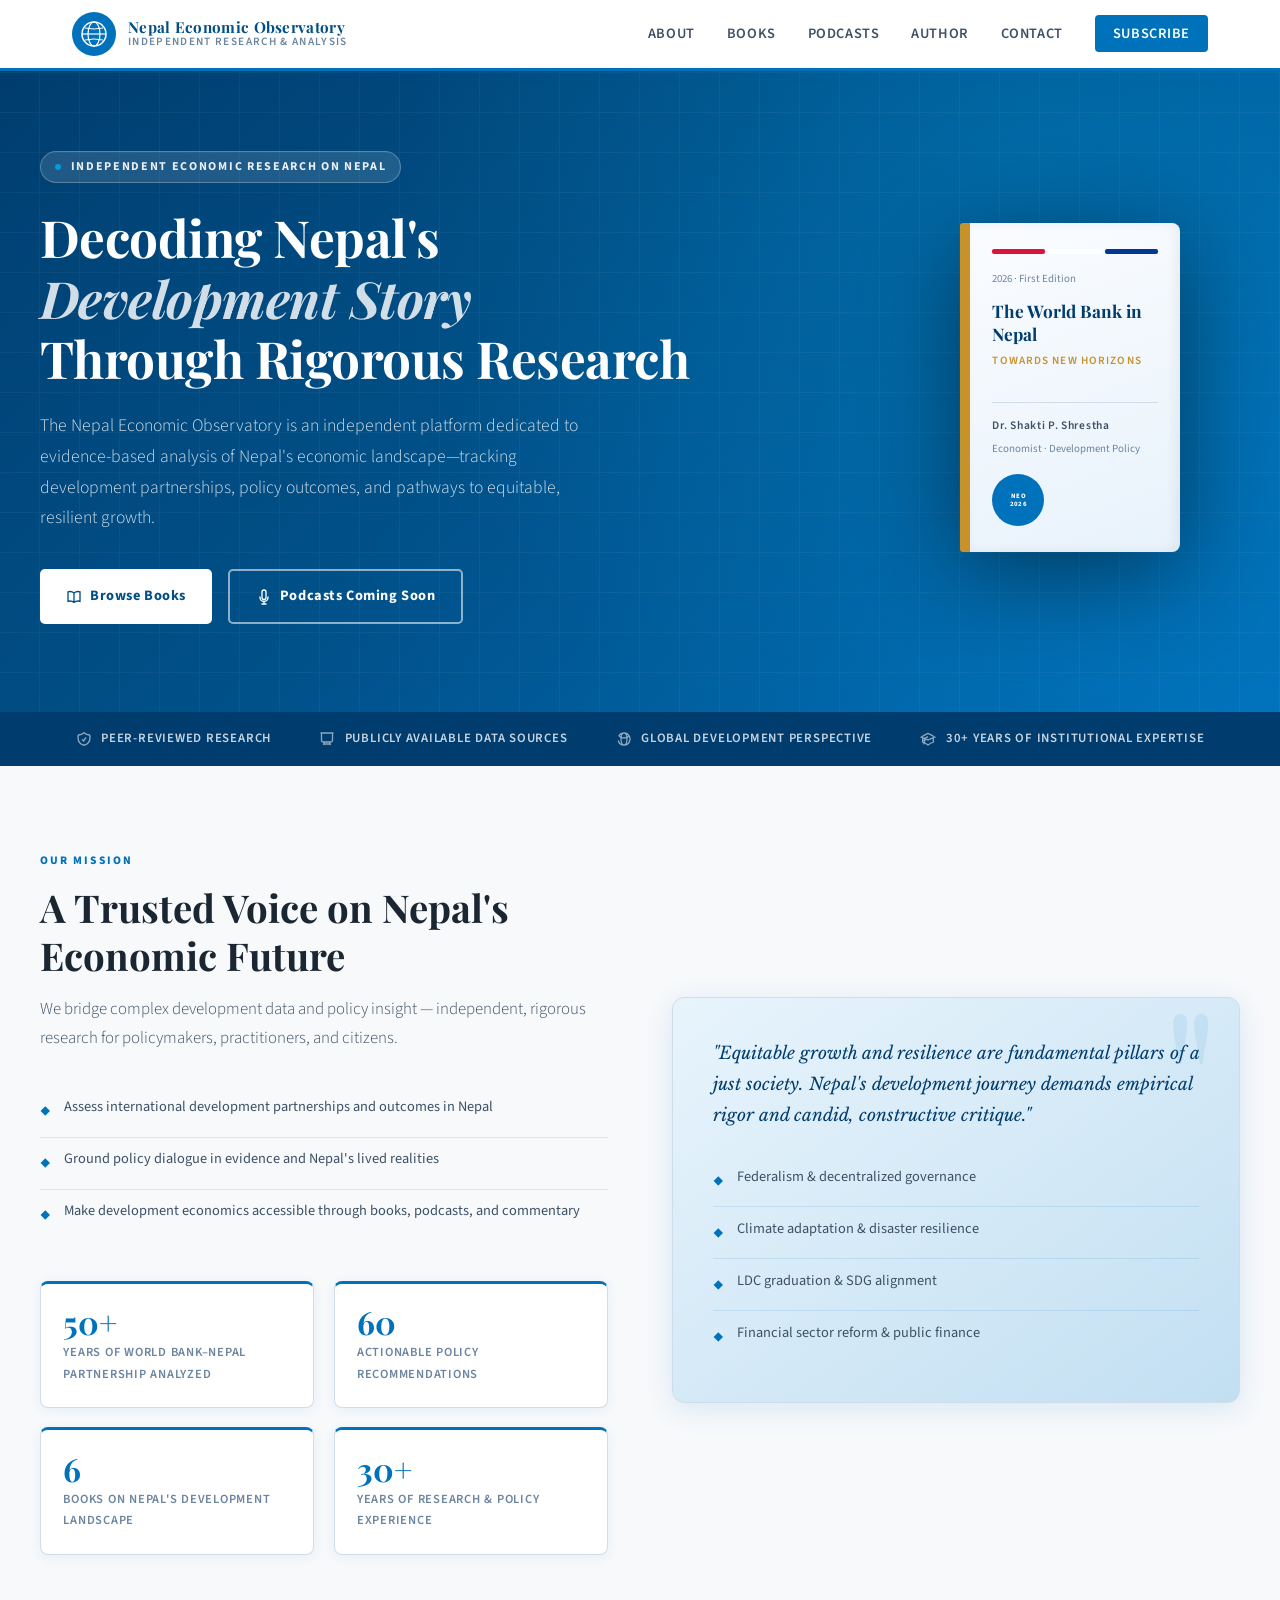
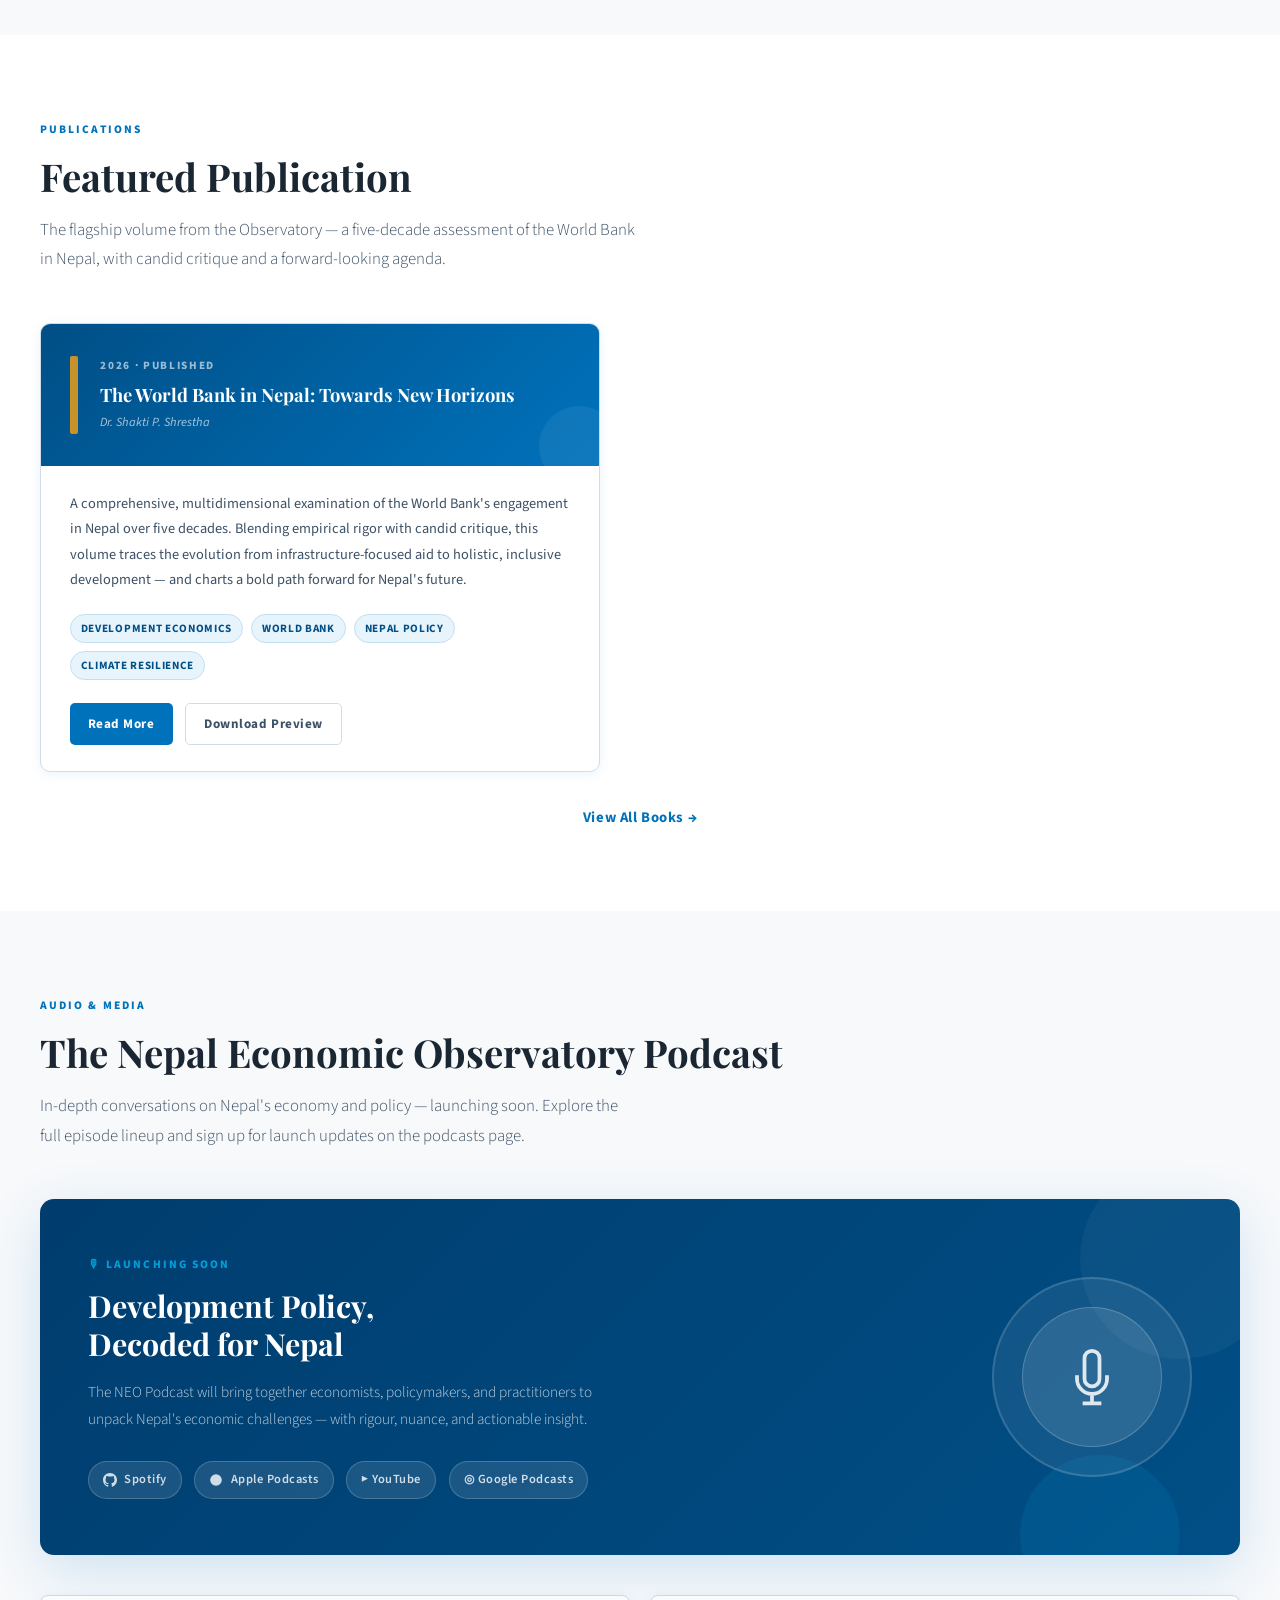
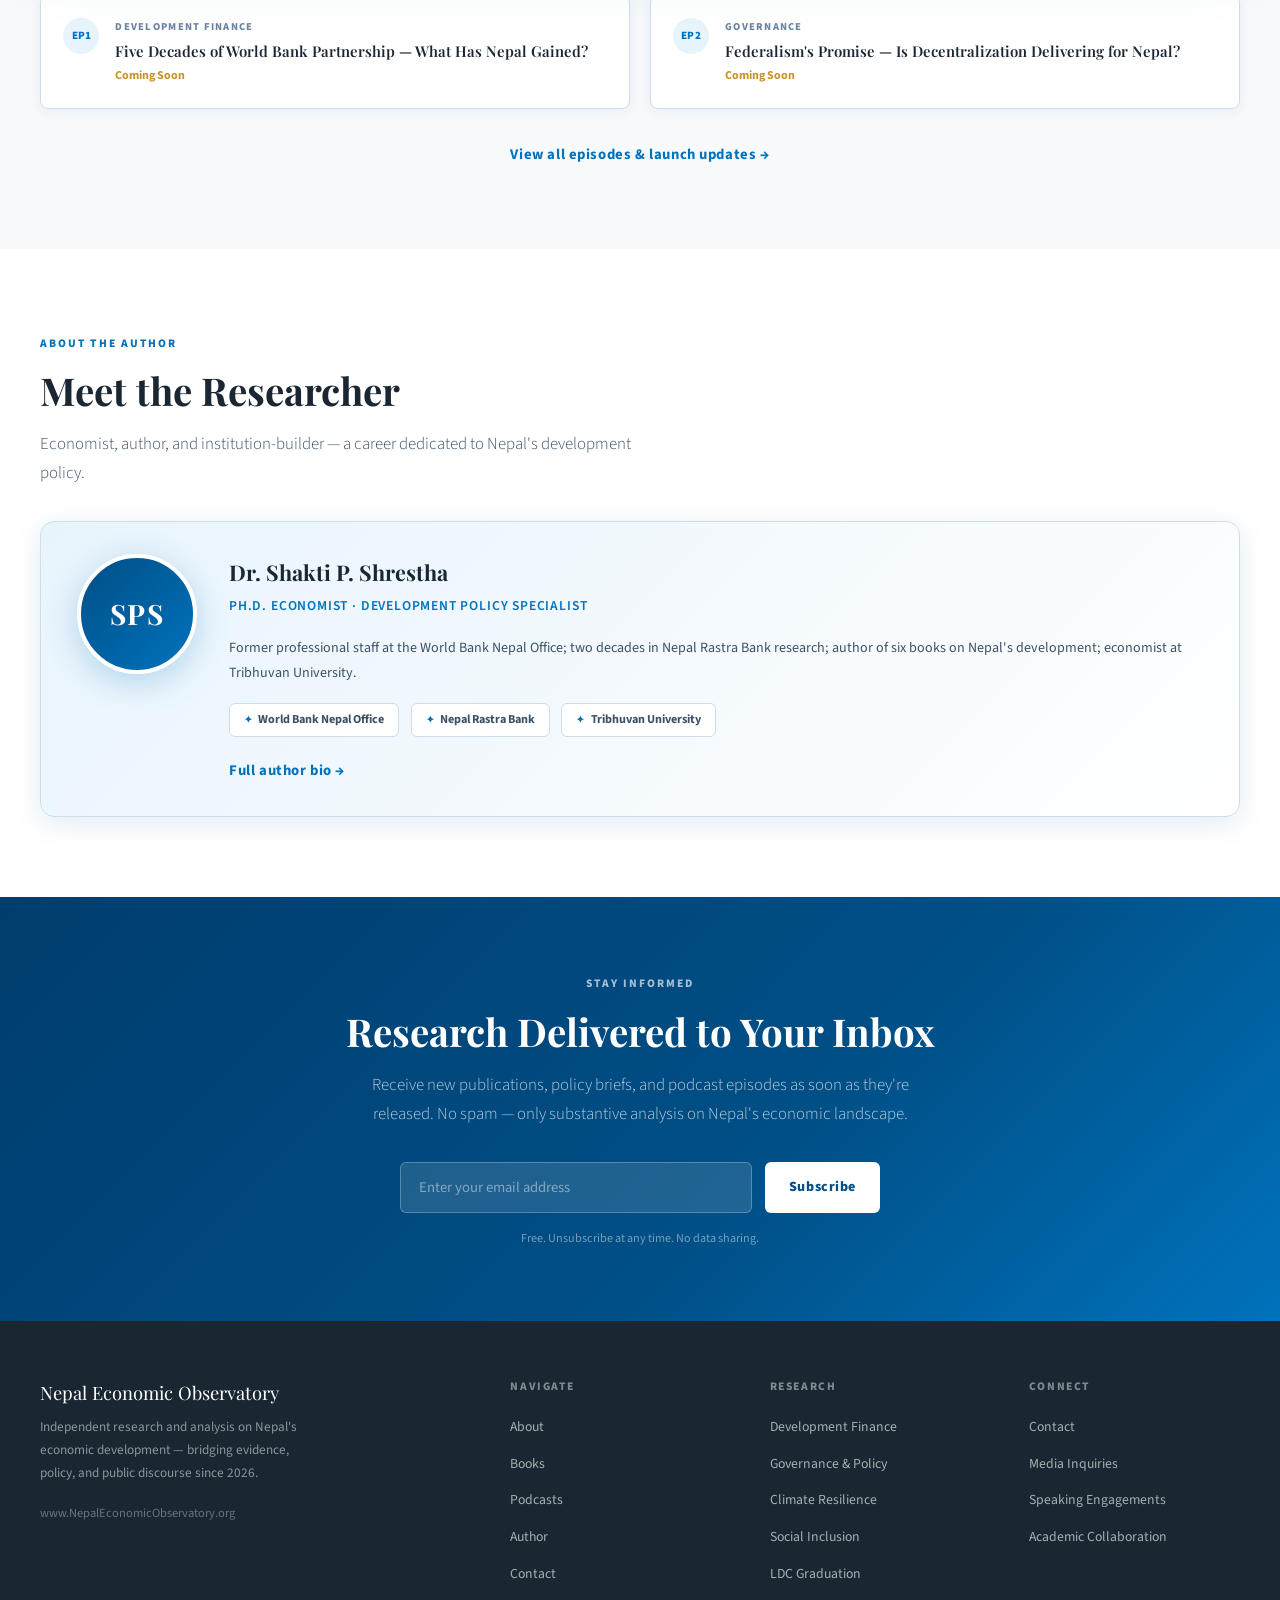
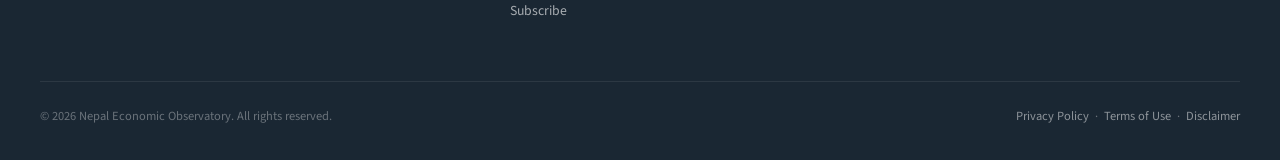
==== index.html @ c391d3d9 "feat: add multi-page site structure and Cursor build prompt - Refactored index.html into full multi-" ====
<!DOCTYPE html>
<html lang="en">
<head>
  <meta charset="UTF-8" />
  <meta name="viewport" content="width=device-width, initial-scale=1.0" />
  <meta name="description" content="The Nepal Economic Observatory is an independent platform for evidence-based analysis of Nepal's economy, development partnerships, and policy pathways." />
  <meta property="og:title" content="Home — Nepal Economic Observatory" />
  <meta property="og:description" content="Independent economic research on Nepal — books, podcasts, and policy insight grounded in evidence." />
  <title>Home — Nepal Economic Observatory</title>
  <link rel="icon" href="data:image/svg+xml,%3Csvg xmlns='http://www.w3.org/2000/svg' viewBox='0 0 32 32'%3E%3Ccircle cx='16' cy='16' r='15' fill='%230072BC'/%3E%3Ccircle cx='16' cy='16' r='11' fill='none' stroke='white' stroke-width='1.4'/%3E%3Cellipse cx='16' cy='16' rx='5' ry='11' fill='none' stroke='white' stroke-width='1.1'/%3E%3Cline x1='3' y1='16' x2='29' y2='16' stroke='white' stroke-width='1.1'/%3E%3C/svg%3E" />
  <link rel="preconnect" href="https://fonts.googleapis.com" />
  <link rel="preconnect" href="https://fonts.gstatic.com" crossorigin />
  <link href="https://fonts.googleapis.com/css2?family=Playfair+Display:wght@400;600;700&family=Source+Sans+3:wght@300;400;600;700&family=Libre+Baskerville:ital,wght@0,400;0,700;1,400&display=swap" rel="stylesheet" />
  <link rel="stylesheet" href="css/styles.css" />
  <script src="js/main.js" defer></script>
</head>
<body>

<nav aria-label="Main navigation">
  <div class="nav-inner">
    <a href="index.html" class="nav-logo">
      <div class="nav-logo-emblem">
        <svg viewBox="0 0 28 28" fill="none" xmlns="http://www.w3.org/2000/svg" aria-hidden="true">
          <circle cx="14" cy="14" r="12" stroke="white" stroke-width="1.5"/>
          <ellipse cx="14" cy="14" rx="6" ry="12" stroke="white" stroke-width="1.2"/>
          <line x1="2" y1="14" x2="26" y2="14" stroke="white" stroke-width="1.2"/>
          <path d="M5 8 Q14 10 23 8" stroke="white" stroke-width="1" fill="none"/>
          <path d="M5 20 Q14 18 23 20" stroke="white" stroke-width="1" fill="none"/>
        </svg>
      </div>
      <div class="nav-logo-text">
        <div class="top">Nepal Economic Observatory</div>
        <div class="sub">Independent Research &amp; Analysis</div>
      </div>
    </a>
    <button type="button" class="nav-toggle" aria-label="Open menu" aria-expanded="false">☰</button>
    <ul class="nav-links">
      <li><a href="about/index.html" data-nav="about">About</a></li>
      <li><a href="books/index.html" data-nav="books">Books</a></li>
      <li><a href="podcasts/index.html" data-nav="podcasts">Podcasts</a></li>
      <li><a href="author/index.html" data-nav="author">Author</a></li>
      <li><a href="contact/index.html" data-nav="contact">Contact</a></li>
      <li><a href="#newsletter" class="nav-cta" data-nav="subscribe">Subscribe</a></li>
    </ul>
  </div>
</nav>

<main>
<section class="hero">
  <div class="hero-pattern"></div>
  <div class="hero-inner">
    <div class="hero-content">
      <div class="hero-eyebrow">
        <span class="dot"></span>
        Independent Economic Research on Nepal
      </div>
      <h1>Decoding Nepal's<br /><em>Development Story</em><br />Through Rigorous Research</h1>
      <p class="hero-desc">
        The Nepal Economic Observatory is an independent platform dedicated to evidence-based
        analysis of Nepal's economic landscape—tracking development partnerships, policy outcomes,
        and pathways to equitable, resilient growth.
      </p>
      <div class="hero-actions">
        <a href="books/index.html" class="btn btn-white">
          <svg width="16" height="16" fill="none" viewBox="0 0 24 24" stroke="currentColor" stroke-width="2" aria-hidden="true"><path d="M12 6.042A8.967 8.967 0 0 0 6 3.75c-1.052 0-2.062.18-3 .512v14.25A8.987 8.987 0 0 1 6 18c2.305 0 4.408.867 6 2.292m0-14.25a8.966 8.966 0 0 1 6-2.292c1.052 0 2.062.18 3 .512v14.25A8.987 8.987 0 0 0 18 18a8.967 8.967 0 0 0-6 2.292m0-14.25v14.25"/></svg>
          Browse Books
        </a>
        <a href="podcasts/index.html" class="btn btn-outline">
          <svg width="16" height="16" fill="none" viewBox="0 0 24 24" stroke="currentColor" stroke-width="2" aria-hidden="true"><path d="M12 18.75a6 6 0 0 0 6-6v-1.5m-6 7.5a6 6 0 0 1-6-6v-1.5m6 7.5v3.75m-3.75 0h7.5M12 15.75a3 3 0 0 1-3-3V4.5a3 3 0 1 1 6 0v8.25a3 3 0 0 1-3 3z"/></svg>
          Podcasts Coming Soon
        </a>
      </div>
    </div>

    <div class="hero-book-wrapper">
      <div class="book-cover">
        <div class="book-cover-inner">
          <div>
            <div class="book-cover-flag">
              <div class="flag-stripe" style="background:#DC143C;"></div>
              <div class="flag-stripe" style="background:#FFFFFF;"></div>
              <div class="flag-stripe" style="background:#003893;"></div>
            </div>
            <div class="book-cover-year">2026 · First Edition</div>
            <div style="height:12px;"></div>
            <div class="book-cover-title">The World Bank in Nepal</div>
            <div class="book-cover-subtitle">Towards New Horizons</div>
          </div>
          <div>
            <div class="book-cover-divider"></div>
            <div class="book-cover-author">Dr. Shakti P. Shrestha</div>
            <div class="book-cover-year">Economist · Development Policy</div>
            <div style="height:16px;"></div>
            <div class="book-cover-seal">
              <span>NEO<br/>2026</span>
            </div>
          </div>
        </div>
      </div>
    </div>
  </div>
</section>

<div class="trust-bar">
  <div class="trust-bar-inner">
    <div class="trust-item">
      <svg width="16" height="16" fill="none" viewBox="0 0 24 24" stroke="currentColor" stroke-width="2" aria-hidden="true"><path d="M9 12.75 11.25 15 15 9.75m-3-7.036A11.959 11.959 0 0 1 3.598 6 11.99 11.99 0 0 0 3 9.749c0 5.592 3.824 10.29 9 11.623 5.176-1.332 9-6.03 9-11.622 0-1.31-.21-2.571-.598-3.751h-.152c-3.196 0-6.1-1.248-8.25-3.285Z"/></svg>
      Peer-Reviewed Research
    </div>
    <div class="trust-item">
      <svg width="16" height="16" fill="none" viewBox="0 0 24 24" stroke="currentColor" stroke-width="2" aria-hidden="true"><path d="M3.75 3v11.25A2.25 2.25 0 0 0 6 16.5h2.25M3.75 3h-1.5m1.5 0h16.5m0 0h1.5m-1.5 0v11.25A2.25 2.25 0 0 1 18 16.5h-2.25m-7.5 0h7.5m-7.5 0-1 3m8.5-3 1 3m0 0 .5 1.5m-.5-1.5h-9.5m0 0-.5 1.5"/></svg>
      Publicly Available Data Sources
    </div>
    <div class="trust-item">
      <svg width="16" height="16" fill="none" viewBox="0 0 24 24" stroke="currentColor" stroke-width="2" aria-hidden="true"><path d="M12 21a9.004 9.004 0 0 0 8.716-6.747M12 21a9.004 9.004 0 0 1-8.716-6.747M12 21c2.485 0 4.5-4.03 4.5-9S14.485 3 12 3m0 18c-2.485 0-4.5-4.03-4.5-9S9.515 3 12 3m0 0a8.997 8.997 0 0 1 7.843 4.582M12 3a8.997 8.997 0 0 0-7.843 4.582m15.686 0A11.953 11.953 0 0 1 12 10.5c-2.998 0-5.74-1.1-7.843-2.918m15.686 0A8.959 8.959 0 0 1 21 12c0 .778-.099 1.533-.284 2.253"/></svg>
      Global Development Perspective
    </div>
    <div class="trust-item">
      <svg width="16" height="16" fill="none" viewBox="0 0 24 24" stroke="currentColor" stroke-width="2" aria-hidden="true"><path d="M4.26 10.147a60.438 60.438 0 0 0-.491 6.347A48.62 48.62 0 0 1 12 20.904a48.62 48.62 0 0 1 8.232-4.41 60.46 60.46 0 0 0-.491-6.347m-15.482 0a50.636 50.636 0 0 0-2.658-.813A59.906 59.906 0 0 1 12 3.493a59.903 59.903 0 0 1 10.399 5.84c-.896.248-1.783.52-2.658.814m-15.482 0A50.717 50.717 0 0 1 12 13.489a50.702 50.702 0 0 1 7.74-3.342M6.75 15a.75.75 0 1 0 0-1.5.75.75 0 0 0 0 1.5Zm0 0v-3.675A55.378 55.378 0 0 1 12 8.443m-7.007 11.55A5.981 5.981 0 0 0 6.75 15.75v-1.5"/></svg>
      30+ Years of Institutional Expertise
    </div>
  </div>
</div>

<section class="about-section" id="about">
  <div class="section-inner">
    <div class="about-grid">
      <div>
        <span class="section-label">Our Mission</span>
        <h2 class="section-title">A Trusted Voice on Nepal's Economic Future</h2>
        <p class="section-subtitle" style="margin-bottom:2rem;">
          We bridge complex development data and policy insight — independent, rigorous research for policymakers, practitioners, and citizens.
        </p>
        <ul class="about-mission-list">
          <li><span class="check">◆</span> Assess international development partnerships and outcomes in Nepal</li>
          <li><span class="check">◆</span> Ground policy dialogue in evidence and Nepal's lived realities</li>
          <li><span class="check">◆</span> Make development economics accessible through books, podcasts, and commentary</li>
        </ul>
        <div class="about-stats">
          <div class="stat-card">
            <div class="stat-number">50+</div>
            <div class="stat-label">Years of World Bank–Nepal Partnership Analyzed</div>
          </div>
          <div class="stat-card">
            <div class="stat-number">60</div>
            <div class="stat-label">Actionable Policy Recommendations</div>
          </div>
          <div class="stat-card">
            <div class="stat-number">6</div>
            <div class="stat-label">Books on Nepal's Development Landscape</div>
          </div>
          <div class="stat-card">
            <div class="stat-number">30+</div>
            <div class="stat-label">Years of Research &amp; Policy Experience</div>
          </div>
        </div>
      </div>
      <div class="about-visual">
        <p class="about-quote">
          "Equitable growth and resilience are fundamental pillars of a just society. Nepal's development journey demands empirical rigor and candid, constructive critique."
        </p>
        <ul class="about-mission-list">
          <li><span class="check">◆</span> Federalism &amp; decentralized governance</li>
          <li><span class="check">◆</span> Climate adaptation &amp; disaster resilience</li>
          <li><span class="check">◆</span> LDC graduation &amp; SDG alignment</li>
          <li><span class="check">◆</span> Financial sector reform &amp; public finance</li>
        </ul>
      </div>
    </div>
  </div>
</section>

<section class="books-section" id="books">
  <div class="section-inner">
    <span class="section-label">Publications</span>
    <h2 class="section-title">Featured Publication</h2>
    <p class="section-subtitle">
      The flagship volume from the Observatory — a five-decade assessment of the World Bank in Nepal, with candid critique and a forward-looking agenda.
    </p>

    <div class="books-grid books-grid--single">
      <article class="book-card">
        <div class="book-card-header">
          <div class="book-card-spine"></div>
          <div class="book-card-title-area">
            <div class="book-card-year">2026 · Published</div>
            <h3 class="book-card-title">The World Bank in Nepal: Towards New Horizons</h3>
            <div class="book-card-subtitle-text">Dr. Shakti P. Shrestha</div>
          </div>
        </div>
        <div class="book-card-body">
          <p class="book-card-desc">
            A comprehensive, multidimensional examination of the World Bank's engagement
            in Nepal over five decades. Blending empirical rigor with candid critique,
            this volume traces the evolution from infrastructure-focused aid to holistic,
            inclusive development — and charts a bold path forward for Nepal's future.
          </p>
          <div class="book-card-tags">
            <span class="tag">Development Economics</span>
            <span class="tag">World Bank</span>
            <span class="tag">Nepal Policy</span>
            <span class="tag">Climate Resilience</span>
          </div>
          <div class="book-card-actions">
            <a href="books/world-bank-in-nepal.html" class="btn btn-primary btn-sm">Read More</a>
            <a href="#" class="btn btn-sm btn-outline-dark">Download Preview</a>
          </div>
        </div>
      </article>
    </div>
    <div class="section-cta-row">
      <a class="text-link-arrow" href="books/index.html">View All Books →</a>
    </div>
  </div>
</section>

<section class="podcast-section" id="podcasts">
  <div class="section-inner">
    <span class="section-label">Audio &amp; Media</span>
    <h2 class="section-title">The Nepal Economic Observatory Podcast</h2>
    <p class="section-subtitle">
      In-depth conversations on Nepal's economy and policy — launching soon. Explore the full episode lineup and sign up for launch updates on the podcasts page.
    </p>

    <div class="podcast-coming-banner">
      <div>
        <div class="podcast-label">🎙 Launching Soon</div>
        <h3 class="podcast-banner-title">Development Policy,<br />Decoded for Nepal</h3>
        <p class="podcast-banner-desc">
          The NEO Podcast will bring together economists, policymakers, and practitioners to unpack Nepal's economic challenges — with rigour, nuance, and actionable insight.
        </p>
        <div class="podcast-platforms">
          <span class="platform-badge">
            <svg width="14" height="14" fill="currentColor" viewBox="0 0 24 24" aria-hidden="true"><path d="M12 0C5.374 0 0 5.373 0 12c0 5.303 3.438 9.8 8.207 11.387.599.111.793-.261.793-.577v-2.234c-3.338.726-4.033-1.416-4.033-1.416-.546-1.387-1.333-1.756-1.333-1.756-1.089-.745.083-.729.083-.729 1.205.084 1.839 1.237 1.839 1.237 1.07 1.834 2.807 1.304 3.492.997.107-.775.418-1.305.762-1.604-2.665-.305-5.467-1.334-5.467-5.931 0-1.311.469-2.381 1.236-3.221-.124-.303-.535-1.524.117-3.176 0 0 1.008-.322 3.301 1.23A11.509 11.509 0 0 1 12 5.803c1.02.005 2.047.138 3.006.404 2.291-1.552 3.297-1.23 3.297-1.23.653 1.653.242 2.874.118 3.176.77.84 1.235 1.911 1.235 3.221 0 4.609-2.807 5.624-5.479 5.921.43.372.823 1.102.823 2.222v3.293c0 .319.192.694.801.576C20.566 21.797 24 17.3 24 12c0-6.627-5.373-12-12-12z"/></svg>
            Spotify
          </span>
          <span class="platform-badge">
            <svg width="14" height="14" fill="currentColor" viewBox="0 0 24 24" aria-hidden="true"><circle cx="12" cy="12" r="10"/></svg>
            Apple Podcasts
          </span>
          <span class="platform-badge">▶ YouTube</span>
          <span class="platform-badge">◎ Google Podcasts</span>
        </div>
      </div>
      <div class="podcast-visual">
        <div class="podcast-visual-inner">
          <svg viewBox="0 0 24 24" fill="none" stroke="currentColor" stroke-width="1.5" aria-hidden="true">
            <path d="M12 18.75a6 6 0 0 0 6-6v-1.5m-6 7.5a6 6 0 0 1-6-6v-1.5m6 7.5v3.75m-3.75 0h7.5M12 15.75a3 3 0 0 1-3-3V4.5a3 3 0 1 1 6 0v8.25a3 3 0 0 1-3 3z"/>
          </svg>
        </div>
      </div>
    </div>

    <div class="episode-list">
      <div class="episode-card">
        <div class="episode-num">EP1</div>
        <div class="episode-info">
          <div class="episode-tag">Development Finance</div>
          <div class="episode-title">Five Decades of World Bank Partnership — What Has Nepal Gained?</div>
          <div class="episode-coming">Coming Soon</div>
        </div>
      </div>
      <div class="episode-card">
        <div class="episode-num">EP2</div>
        <div class="episode-info">
          <div class="episode-tag">Governance</div>
          <div class="episode-title">Federalism's Promise — Is Decentralization Delivering for Nepal?</div>
          <div class="episode-coming">Coming Soon</div>
        </div>
      </div>
    </div>
    <div class="section-cta-row">
      <a class="text-link-arrow" href="podcasts/index.html">View all episodes &amp; launch updates →</a>
    </div>
  </div>
</section>

<section class="author-section" id="author">
  <div class="section-inner">
    <span class="section-label">About the Author</span>
    <h2 class="section-title">Meet the Researcher</h2>
    <p class="section-subtitle" style="margin-bottom:2rem;">Economist, author, and institution-builder — a career dedicated to Nepal's development policy.</p>

    <div class="author-card author-card--compact">
      <div>
        <div class="author-avatar">
          <span class="author-avatar-initials">SPS</span>
        </div>
      </div>
      <div>
        <div class="author-name">Dr. Shakti P. Shrestha</div>
        <div class="author-title-line">Ph.D. Economist · Development Policy Specialist</div>
        <p class="author-bio">
          Former professional staff at the World Bank Nepal Office; two decades in Nepal Rastra Bank research; author of six books on Nepal's development; economist at Tribhuvan University.
        </p>
        <div class="author-credentials">
          <span class="credential">World Bank Nepal Office</span>
          <span class="credential">Nepal Rastra Bank</span>
          <span class="credential">Tribhuvan University</span>
        </div>
        <p style="margin-top:1.25rem;">
          <a class="text-link-arrow" href="author/index.html">Full author bio →</a>
        </p>
      </div>
    </div>
  </div>
</section>

<section class="newsletter-section" id="newsletter">
  <div class="newsletter-inner">
    <span class="section-label">Stay Informed</span>
    <h2 class="section-title">Research Delivered to Your Inbox</h2>
    <p class="section-subtitle">
      Receive new publications, policy briefs, and podcast episodes as soon as they're released.
      No spam — only substantive analysis on Nepal's economic landscape.
    </p>
    <form class="newsletter-form" action="#" method="post">
      <label class="sr-only" for="newsletter-email-home">Email address</label>
      <input id="newsletter-email-home" name="email" type="email" autocomplete="email" placeholder="Enter your email address" />
      <button type="submit">Subscribe</button>
    </form>
    <p class="newsletter-note">Free. Unsubscribe at any time. No data sharing.</p>
  </div>
</section>
</main>

<footer>
  <div class="footer-inner">
    <div class="footer-grid">
      <div>
        <div class="footer-brand-name">Nepal Economic Observatory</div>
        <p class="footer-brand-desc">
          Independent research and analysis on Nepal's economic development —
          bridging evidence, policy, and public discourse since 2026.
        </p>
        <div style="font-size:0.78rem; color: rgba(255,255,255,0.35);">
          www.NepalEconomicObservatory.org
        </div>
      </div>
      <div>
        <div class="footer-col-title">Navigate</div>
        <ul class="footer-links">
          <li><a href="about/index.html">About</a></li>
          <li><a href="books/index.html">Books</a></li>
          <li><a href="podcasts/index.html">Podcasts</a></li>
          <li><a href="author/index.html">Author</a></li>
          <li><a href="contact/index.html">Contact</a></li>
          <li><a href="index.html#newsletter">Subscribe</a></li>
        </ul>
      </div>
      <div>
        <div class="footer-col-title">Research</div>
        <ul class="footer-links">
          <li><a href="#">Development Finance</a></li>
          <li><a href="#">Governance &amp; Policy</a></li>
          <li><a href="#">Climate Resilience</a></li>
          <li><a href="#">Social Inclusion</a></li>
          <li><a href="#">LDC Graduation</a></li>
        </ul>
      </div>
      <div>
        <div class="footer-col-title">Connect</div>
        <ul class="footer-links">
          <li><a href="contact/index.html">Contact</a></li>
          <li><a href="#">Media Inquiries</a></li>
          <li><a href="#">Speaking Engagements</a></li>
          <li><a href="#">Academic Collaboration</a></li>
        </ul>
      </div>
    </div>
    <hr class="footer-divider" />
    <div class="footer-bottom">
      <span>© 2026 Nepal Economic Observatory. All rights reserved.</span>
      <span>
        <a href="#">Privacy Policy</a> &nbsp;·&nbsp;
        <a href="#">Terms of Use</a> &nbsp;·&nbsp;
        <a href="#">Disclaimer</a>
      </span>
    </div>
  </div>
</footer>

<button type="button" class="back-to-top" aria-label="Back to top">↑</button>

<script>
(function () {
  var p = (window.location.pathname || '').replace(/\\/g, '/').toLowerCase();
  var keys = { about: /\/about(\/|$)/, books: /\/books(\/|$)/, podcasts: /\/podcasts(\/|$)/, author: /\/author(\/|$)/, contact: /\/contact(\/|$)/ };
  document.querySelectorAll('.nav-links a[data-nav]').forEach(function (a) {
    var k = a.getAttribute('data-nav');
    if (!k || k === 'subscribe') return;
    if (keys[k] && keys[k].test(p)) a.classList.add('active');
  });
})();
</script>
</body>
</html>
---- css/styles.css ----
/* ==============================================
   NEPAL ECONOMIC OBSERVATORY — SHARED STYLES
   www.NepalEconomicObservatory.org
   ============================================== */

/* 1. CSS Variables & Reset */
:root {
  --un-blue:        #0072BC;
  --un-blue-dark:   #004F86;
  --un-blue-deeper: #003D6E;
  --un-blue-light:  #E8F4FC;
  --un-blue-mid:    #C2DFF2;
  --un-sky:         #009EDB;
  --gold:           #C8922A;
  --gold-light:     #F5E6C8;
  --white:          #FFFFFF;
  --off-white:      #F7F9FB;
  --text-dark:      #1A2733;
  --text-mid:       #3D5166;
  --text-light:     #6B85A0;
  --border:         #D0DDE8;
  --shadow-sm:      0 2px 12px rgba(0,114,188,0.08);
  --shadow-md:      0 6px 28px rgba(0,114,188,0.13);
  --shadow-lg:      0 16px 56px rgba(0,114,188,0.16);
}

*, *::before, *::after { box-sizing: border-box; margin: 0; padding: 0; }

html { scroll-behavior: smooth; }

body {
  font-family: 'Source Sans 3', sans-serif;
  color: var(--text-dark);
  background: var(--white);
  line-height: 1.7;
  -webkit-font-smoothing: antialiased;
}

.sr-only {
  position: absolute;
  width: 1px;
  height: 1px;
  padding: 0;
  margin: -1px;
  overflow: hidden;
  clip: rect(0, 0, 0, 0);
  white-space: nowrap;
  border: 0;
}

/* 2. Typography */
/* (Body and heading fonts applied per component) */

/* 3. Navigation */
nav {
  position: sticky;
  top: 0;
  z-index: 100;
  background: var(--white);
  border-bottom: 3px solid var(--un-blue);
  box-shadow: var(--shadow-sm);
}

.nav-inner {
  max-width: 1200px;
  margin: 0 auto;
  padding: 0 2rem;
  display: flex;
  align-items: center;
  justify-content: space-between;
  height: 68px;
}

.nav-logo {
  display: flex;
  align-items: center;
  gap: 0.75rem;
  text-decoration: none;
}

.nav-logo-emblem {
  width: 44px;
  height: 44px;
  background: var(--un-blue);
  border-radius: 50%;
  display: flex;
  align-items: center;
  justify-content: center;
  flex-shrink: 0;
}

.nav-logo-emblem svg { width: 28px; height: 28px; }

.nav-logo-text { line-height: 1.15; }

.nav-logo-text .top {
  font-family: 'Playfair Display', serif;
  font-size: 0.95rem;
  font-weight: 700;
  color: var(--un-blue-dark);
  letter-spacing: 0.02em;
}

.nav-logo-text .sub {
  font-size: 0.7rem;
  font-weight: 600;
  color: var(--text-light);
  letter-spacing: 0.12em;
  text-transform: uppercase;
}

.nav-toggle {
  display: none;
  align-items: center;
  justify-content: center;
  width: 44px;
  height: 44px;
  padding: 0;
  border: 2px solid var(--border);
  border-radius: 6px;
  background: var(--white);
  color: var(--un-blue-dark);
  font-size: 1.35rem;
  line-height: 1;
  cursor: pointer;
  transition: border-color 0.2s, background 0.2s;
}

.nav-toggle:hover {
  border-color: var(--un-blue);
  background: var(--un-blue-light);
}

.nav-links {
  display: flex;
  gap: 2rem;
  list-style: none;
  align-items: center;
}

.nav-links a {
  text-decoration: none;
  color: var(--text-mid);
  font-size: 0.9rem;
  font-weight: 600;
  letter-spacing: 0.04em;
  text-transform: uppercase;
  padding: 4px 0;
  border-bottom: 2px solid transparent;
  transition: color 0.2s, border-color 0.2s;
}

.nav-links a:hover {
  color: var(--un-blue);
  border-color: var(--un-blue);
}

.nav-links a.active {
  color: var(--un-blue);
  border-bottom: 2px solid var(--un-blue);
}

.nav-links a.nav-cta.active {
  border-bottom: none;
  box-shadow: inset 0 0 0 2px var(--un-blue);
}

.nav-cta {
  background: var(--un-blue);
  color: var(--white) !important;
  padding: 8px 18px !important;
  border-radius: 4px;
  border-bottom: none !important;
  transition: background 0.2s !important;
}

.nav-cta:hover {
  background: var(--un-blue-dark) !important;
}

/* 4. Hero */
.hero {
  position: relative;
  background: linear-gradient(135deg, var(--un-blue-deeper) 0%, var(--un-blue-dark) 40%, var(--un-blue) 100%);
  color: var(--white);
  overflow: hidden;
  padding: 5rem 2rem 5.5rem;
}

.hero--page {
  padding: 3.25rem 2rem 3.75rem;
}

.hero--page .hero-inner {
  grid-template-columns: 1fr;
  text-align: center;
  justify-items: center;
}

.hero--page .hero-desc {
  margin-left: auto;
  margin-right: auto;
}

.hero--page .hero-eyebrow {
  margin-left: auto;
  margin-right: auto;
}

.hero::before {
  content: '';
  position: absolute;
  inset: 0;
  background-image:
    radial-gradient(circle at 80% 20%, rgba(0,158,219,0.25) 0%, transparent 55%),
    radial-gradient(circle at 10% 85%, rgba(0,77,134,0.35) 0%, transparent 45%);
}

.hero-pattern {
  position: absolute;
  inset: 0;
  opacity: 0.04;
  background-image: repeating-linear-gradient(
    0deg, transparent, transparent 39px, rgba(255,255,255,1) 39px, rgba(255,255,255,1) 40px
  ), repeating-linear-gradient(
    90deg, transparent, transparent 39px, rgba(255,255,255,1) 39px, rgba(255,255,255,1) 40px
  );
}

.hero-inner {
  position: relative;
  max-width: 1200px;
  margin: 0 auto;
  display: grid;
  grid-template-columns: 1fr 340px;
  gap: 4rem;
  align-items: center;
}

.hero-eyebrow {
  display: inline-flex;
  align-items: center;
  gap: 0.6rem;
  background: rgba(255,255,255,0.12);
  border: 1px solid rgba(255,255,255,0.25);
  border-radius: 100px;
  padding: 5px 14px;
  font-size: 0.75rem;
  font-weight: 700;
  letter-spacing: 0.14em;
  text-transform: uppercase;
  margin-bottom: 1.5rem;
  color: rgba(255,255,255,0.9);
}

.hero-eyebrow span.dot {
  width: 6px;
  height: 6px;
  background: var(--un-sky);
  border-radius: 50%;
  display: inline-block;
}

.hero h1 {
  font-family: 'Playfair Display', serif;
  font-size: clamp(2.2rem, 4vw, 3.4rem);
  font-weight: 700;
  line-height: 1.18;
  margin-bottom: 1.4rem;
  letter-spacing: -0.01em;
}

.hero--page h1 {
  font-size: clamp(1.85rem, 3.5vw, 2.65rem);
  margin-bottom: 1rem;
}

.hero h1 em { font-style: italic; color: rgba(255,255,255,0.82); }

.hero-desc {
  font-size: 1.1rem;
  line-height: 1.75;
  color: rgba(255,255,255,0.82);
  max-width: 560px;
  margin-bottom: 2.2rem;
  font-weight: 300;
}

.hero--page .hero-desc {
  margin-bottom: 0;
  max-width: 640px;
}

.hero--page .section-label {
  color: var(--un-sky);
}

.hero-actions { display: flex; gap: 1rem; flex-wrap: wrap; }

/* Book cover visual in hero */
.hero-book-wrapper {
  display: flex;
  justify-content: center;
  align-items: flex-end;
}

.book-cover {
  position: relative;
  width: 220px;
  filter: drop-shadow(0 20px 48px rgba(0,0,0,0.45));
  animation: float 5s ease-in-out infinite;
}

.book-cover-inner {
  width: 220px;
  background: linear-gradient(160deg, #FAFCFF 0%, #E8F2FB 100%);
  border-radius: 3px 8px 8px 3px;
  padding: 1.6rem 1.4rem;
  border-left: 10px solid var(--gold);
  box-shadow: inset -4px 0 12px rgba(0,0,0,0.06);
  min-height: 310px;
  display: flex;
  flex-direction: column;
  justify-content: space-between;
}

.book-cover-flag {
  display: flex;
  gap: 3px;
  margin-bottom: 1rem;
}

.flag-stripe { height: 5px; border-radius: 2px; flex: 1; }

.book-cover-title {
  font-family: 'Playfair Display', serif;
  font-size: 1.08rem;
  font-weight: 700;
  color: var(--un-blue-deeper);
  line-height: 1.3;
  margin-bottom: 0.4rem;
}

.book-cover-subtitle {
  font-size: 0.7rem;
  font-weight: 600;
  color: var(--gold);
  letter-spacing: 0.1em;
  text-transform: uppercase;
  margin-bottom: 1.2rem;
}

.book-cover-divider { height: 1px; background: var(--border); margin: 0.8rem 0; }

.book-cover-author {
  font-size: 0.72rem;
  color: var(--text-mid);
  font-weight: 600;
  letter-spacing: 0.06em;
}

.book-cover-year { font-size: 0.68rem; color: var(--text-light); margin-top: 4px; }

.book-cover-seal {
  width: 52px;
  height: 52px;
  background: var(--un-blue);
  border-radius: 50%;
  display: flex;
  align-items: center;
  justify-content: center;
  align-self: flex-end;
}

.book-cover-seal span {
  color: white;
  font-size: 0.42rem;
  font-weight: 800;
  text-align: center;
  letter-spacing: 0.04em;
  text-transform: uppercase;
  line-height: 1.25;
}

/* 5. Trust Bar */
.trust-bar {
  background: var(--un-blue-deeper);
  padding: 1rem 2rem;
}

.trust-bar-inner {
  max-width: 1200px;
  margin: 0 auto;
  display: flex;
  align-items: center;
  justify-content: center;
  gap: 3rem;
  flex-wrap: wrap;
}

.trust-item {
  display: flex;
  align-items: center;
  gap: 0.6rem;
  color: rgba(255,255,255,0.78);
  font-size: 0.8rem;
  font-weight: 600;
  letter-spacing: 0.06em;
  text-transform: uppercase;
}

.trust-item svg { opacity: 0.7; }

/* 6. Buttons */
.btn {
  display: inline-flex;
  align-items: center;
  gap: 0.5rem;
  padding: 13px 26px;
  border-radius: 5px;
  font-size: 0.9rem;
  font-weight: 700;
  letter-spacing: 0.04em;
  text-decoration: none;
  transition: all 0.22s ease;
  cursor: pointer;
  border: none;
  font-family: inherit;
}

.btn-block { width: 100%; justify-content: center; }

.btn-white { background: var(--white); color: var(--un-blue-dark); }

.btn-white:hover {
  background: var(--un-blue-light);
  transform: translateY(-2px);
  box-shadow: 0 8px 24px rgba(0,0,0,0.18);
}

.btn-outline {
  background: transparent;
  color: var(--white);
  border: 2px solid rgba(255,255,255,0.55);
}

.btn-outline:hover {
  border-color: var(--white);
  background: rgba(255,255,255,0.1);
  transform: translateY(-2px);
}

.btn-primary { background: var(--un-blue); color: var(--white); }

.btn-primary:hover {
  background: var(--un-blue-dark);
  transform: translateY(-2px);
  box-shadow: var(--shadow-md);
}

.btn-sm { padding: 9px 18px; font-size: 0.82rem; }

.btn-outline-dark {
  border: 1.5px solid var(--border);
  color: var(--text-mid);
  background: var(--white);
}

.btn-outline-dark:hover {
  border-color: var(--un-blue);
  color: var(--un-blue);
}

/* 7. Section Layout Utilities */
section { padding: 5rem 2rem; }

.section-inner { max-width: 1200px; margin: 0 auto; }

.section-label {
  display: inline-block;
  font-size: 0.72rem;
  font-weight: 800;
  letter-spacing: 0.18em;
  text-transform: uppercase;
  color: var(--un-blue);
  margin-bottom: 0.8rem;
}

.section-title {
  font-family: 'Playfair Display', serif;
  font-size: clamp(1.8rem, 3vw, 2.5rem);
  font-weight: 700;
  color: var(--text-dark);
  line-height: 1.25;
  margin-bottom: 1rem;
}

.section-subtitle {
  font-size: 1.05rem;
  color: var(--text-mid);
  max-width: 600px;
  margin-bottom: 3rem;
  font-weight: 300;
  line-height: 1.75;
}

.section-cta-row {
  margin-top: 2rem;
  text-align: center;
}

.text-link-arrow {
  font-size: 0.92rem;
  font-weight: 700;
  color: var(--un-blue);
  text-decoration: none;
  letter-spacing: 0.04em;
  border-bottom: 2px solid transparent;
  transition: border-color 0.2s, color 0.2s;
}

.text-link-arrow:hover {
  border-bottom-color: var(--un-blue);
}

.page-main { background: var(--white); }

.page-main--muted { background: var(--off-white); }

/* 8. Cards (book-card, stat-card, episode-card) */
.about-section { background: var(--off-white); }

.about-grid {
  display: grid;
  grid-template-columns: 1fr 1fr;
  gap: 4rem;
  align-items: center;
}

.about-stats {
  display: grid;
  grid-template-columns: 1fr 1fr;
  gap: 1.2rem;
  margin-top: 2.5rem;
}

.stat-card {
  background: var(--white);
  border: 1px solid var(--border);
  border-radius: 8px;
  padding: 1.4rem;
  border-top: 3px solid var(--un-blue);
  box-shadow: var(--shadow-sm);
}

.stat-number {
  font-family: 'Playfair Display', serif;
  font-size: 2rem;
  font-weight: 700;
  color: var(--un-blue);
  line-height: 1;
}

.stat-label {
  font-size: 0.78rem;
  color: var(--text-light);
  font-weight: 600;
  margin-top: 4px;
  text-transform: uppercase;
  letter-spacing: 0.06em;
}

.about-visual {
  background: linear-gradient(145deg, var(--un-blue-light), var(--un-blue-mid));
  border-radius: 12px;
  padding: 2.5rem;
  border: 1px solid var(--border);
  box-shadow: var(--shadow-md);
  position: relative;
  overflow: hidden;
}

.about-visual::before {
  content: '"';
  position: absolute;
  top: -20px;
  right: 20px;
  font-family: 'Playfair Display', serif;
  font-size: 12rem;
  color: var(--un-blue);
  opacity: 0.08;
  line-height: 1;
}

.about-quote {
  font-family: 'Libre Baskerville', serif;
  font-size: 1.08rem;
  font-style: italic;
  color: var(--un-blue-deeper);
  line-height: 1.8;
  margin-bottom: 1.5rem;
}

.about-mission-list { list-style: none; }

.about-mission-list li {
  display: flex;
  align-items: flex-start;
  gap: 0.8rem;
  padding: 0.6rem 0;
  border-bottom: 1px solid rgba(0,114,188,0.12);
  font-size: 0.9rem;
  color: var(--text-mid);
}

.about-mission-list li:last-child { border-bottom: none; }

.check { color: var(--un-blue); font-size: 1.1rem; margin-top: 2px; }

.books-section { background: var(--white); }

.books-grid {
  display: grid;
  grid-template-columns: repeat(auto-fill, minmax(320px, 1fr));
  gap: 2rem;
}

.books-page-grid {
  display: grid;
  grid-template-columns: repeat(2, minmax(0, 1fr));
  gap: 2rem;
}

.books-grid--single {
  grid-template-columns: 1fr;
  max-width: 560px;
}

.book-card {
  border: 1px solid var(--border);
  border-radius: 10px;
  overflow: hidden;
  box-shadow: var(--shadow-sm);
  transition: transform 0.25s ease, box-shadow 0.25s ease;
  background: var(--white);
}

.book-card:hover { transform: translateY(-6px); box-shadow: var(--shadow-lg); }

.book-card-header {
  background: linear-gradient(135deg, var(--un-blue-dark) 0%, var(--un-blue) 100%);
  padding: 2rem 1.8rem;
  display: flex;
  align-items: flex-start;
  gap: 1.4rem;
  position: relative;
  overflow: hidden;
}

.book-card-header::after {
  content: '';
  position: absolute;
  bottom: -20px;
  right: -20px;
  width: 80px;
  height: 80px;
  border-radius: 50%;
  background: rgba(255,255,255,0.06);
}

.book-card-spine {
  width: 8px;
  background: var(--gold);
  border-radius: 2px;
  align-self: stretch;
  flex-shrink: 0;
}

.book-card-title-area { flex: 1; }

.book-card-year {
  font-size: 0.7rem;
  font-weight: 800;
  letter-spacing: 0.15em;
  color: rgba(255,255,255,0.6);
  text-transform: uppercase;
  margin-bottom: 0.5rem;
}

.book-card-title {
  font-family: 'Playfair Display', serif;
  font-size: 1.15rem;
  font-weight: 700;
  color: var(--white);
  line-height: 1.3;
  margin-bottom: 0.35rem;
}

.book-card-subtitle-text {
  font-size: 0.78rem;
  color: rgba(255,255,255,0.65);
  font-style: italic;
}

.book-card-body { padding: 1.6rem 1.8rem; }

.book-card-desc {
  font-size: 0.9rem;
  color: var(--text-mid);
  line-height: 1.75;
  margin-bottom: 1.4rem;
}

.book-card-chapters {
  margin: 0 0 1.4rem;
  padding-left: 1.1rem;
  font-size: 0.86rem;
  color: var(--text-mid);
  line-height: 1.55;
}

.book-card-chapters li { margin-bottom: 0.35rem; }

.book-card-tags { display: flex; flex-wrap: wrap; gap: 0.5rem; margin-bottom: 1.4rem; }

.tag {
  background: var(--un-blue-light);
  color: var(--un-blue-dark);
  font-size: 0.7rem;
  font-weight: 700;
  letter-spacing: 0.06em;
  text-transform: uppercase;
  padding: 4px 10px;
  border-radius: 100px;
  border: 1px solid var(--un-blue-mid);
}

.book-card-actions { display: flex; gap: 0.8rem; flex-wrap: wrap; }

.book-card-coming {
  border: 2px dashed var(--border);
  border-radius: 10px;
  padding: 2.5rem 2rem;
  display: flex;
  flex-direction: column;
  align-items: center;
  justify-content: center;
  text-align: center;
  background: var(--off-white);
  min-height: 280px;
  transition: border-color 0.2s;
}

.book-card-coming:hover { border-color: var(--un-blue); }

.coming-icon {
  width: 56px;
  height: 56px;
  background: var(--un-blue-light);
  border-radius: 50%;
  display: flex;
  align-items: center;
  justify-content: center;
  margin: 0 auto 1.2rem;
}

.coming-title {
  font-family: 'Playfair Display', serif;
  font-size: 1.05rem;
  color: var(--text-dark);
  margin-bottom: 0.5rem;
}

.coming-desc { font-size: 0.85rem; color: var(--text-light); line-height: 1.6; }

.notify-form { margin-top: 1.2rem; display: flex; gap: 0.5rem; flex-wrap: wrap; justify-content: center; }

.notify-form input {
  flex: 1;
  min-width: 160px;
  padding: 9px 14px;
  border: 1px solid var(--border);
  border-radius: 5px;
  font-size: 0.83rem;
  font-family: inherit;
  outline: none;
  color: var(--text-dark);
}

.notify-form input:focus { border-color: var(--un-blue); }

.notify-form button {
  padding: 9px 16px;
  background: var(--un-blue);
  color: white;
  border: none;
  border-radius: 5px;
  font-size: 0.82rem;
  font-weight: 700;
  cursor: pointer;
  font-family: inherit;
  transition: background 0.2s;
}

.notify-form button:hover { background: var(--un-blue-dark); }

.research-topics-bar {
  margin-top: 3rem;
  padding: 1.25rem 1.5rem;
  background: var(--off-white);
  border: 1px solid var(--border);
  border-radius: 10px;
  display: flex;
  flex-wrap: wrap;
  align-items: center;
  gap: 0.75rem 1rem;
}

.research-topics-label {
  font-size: 0.72rem;
  font-weight: 800;
  letter-spacing: 0.14em;
  text-transform: uppercase;
  color: var(--text-light);
  margin-right: 0.5rem;
}

.topic-pill {
  display: inline-block;
  padding: 6px 14px;
  border-radius: 100px;
  font-size: 0.78rem;
  font-weight: 600;
  color: var(--text-mid);
  background: var(--white);
  border: 1px solid var(--border);
  cursor: default;
}

.topic-pill.is-active {
  background: var(--un-blue);
  color: var(--white);
  border-color: var(--un-blue);
}

.podcast-section { background: var(--off-white); }

.podcast-coming-banner {
  background: linear-gradient(135deg, var(--un-blue-deeper), var(--un-blue-dark));
  border-radius: 14px;
  padding: 3.5rem 3rem;
  display: grid;
  grid-template-columns: 1fr auto;
  gap: 3rem;
  align-items: center;
  box-shadow: var(--shadow-lg);
  position: relative;
  overflow: hidden;
}

.podcast-coming-banner::before {
  content: '';
  position: absolute;
  right: -40px;
  top: -40px;
  width: 200px;
  height: 200px;
  border-radius: 50%;
  background: rgba(255,255,255,0.04);
}

.podcast-coming-banner::after {
  content: '';
  position: absolute;
  right: 60px;
  bottom: -60px;
  width: 160px;
  height: 160px;
  border-radius: 50%;
  background: rgba(0,158,219,0.12);
}

.podcast-label {
  font-size: 0.72rem;
  font-weight: 800;
  letter-spacing: 0.18em;
  text-transform: uppercase;
  color: var(--un-sky);
  margin-bottom: 0.8rem;
}

.podcast-banner-title {
  font-family: 'Playfair Display', serif;
  font-size: 1.9rem;
  font-weight: 700;
  color: var(--white);
  line-height: 1.25;
  margin-bottom: 1rem;
}

.podcast-banner-desc {
  color: rgba(255,255,255,0.75);
  font-size: 0.95rem;
  line-height: 1.75;
  max-width: 520px;
  font-weight: 300;
  margin-bottom: 1.8rem;
}

.podcast-platforms { display: flex; gap: 0.8rem; flex-wrap: wrap; }

.platform-badge {
  display: inline-flex;
  align-items: center;
  gap: 0.45rem;
  background: rgba(255,255,255,0.1);
  border: 1px solid rgba(255,255,255,0.2);
  color: rgba(255,255,255,0.8);
  padding: 7px 14px;
  border-radius: 100px;
  font-size: 0.78rem;
  font-weight: 600;
  letter-spacing: 0.04em;
}

.podcast-banner-form {
  display: flex;
  gap: 0.5rem;
  flex-wrap: wrap;
  margin-top: 1rem;
  max-width: 420px;
}

.podcast-banner-form input {
  flex: 1;
  min-width: 180px;
  padding: 10px 14px;
  border: 1px solid rgba(255,255,255,0.25);
  border-radius: 6px;
  background: rgba(255,255,255,0.1);
  color: var(--white);
  font-family: inherit;
  font-size: 0.88rem;
  outline: none;
}

.podcast-banner-form input::placeholder { color: rgba(255,255,255,0.45); }

.podcast-banner-form input:focus { border-color: rgba(255,255,255,0.55); }

.podcast-banner-form button {
  padding: 10px 18px;
  background: var(--white);
  color: var(--un-blue-dark);
  border: none;
  border-radius: 6px;
  font-weight: 800;
  font-size: 0.82rem;
  cursor: pointer;
  font-family: inherit;
  letter-spacing: 0.04em;
  transition: background 0.2s;
}

.podcast-banner-form button:hover { background: var(--un-blue-light); }

.podcast-visual {
  position: relative;
  z-index: 1;
  width: 200px;
  height: 200px;
  background: rgba(255,255,255,0.07);
  border-radius: 50%;
  display: flex;
  align-items: center;
  justify-content: center;
  border: 2px solid rgba(255,255,255,0.15);
  flex-shrink: 0;
}

.podcast-visual-inner {
  width: 140px;
  height: 140px;
  background: rgba(255,255,255,0.1);
  border-radius: 50%;
  display: flex;
  align-items: center;
  justify-content: center;
  border: 1px solid rgba(255,255,255,0.2);
  animation: pulse 2.5s ease-in-out infinite;
}

.podcast-visual svg { width: 60px; height: 60px; color: white; opacity: 0.85; }

.episode-list {
  display: grid;
  grid-template-columns: 1fr 1fr;
  gap: 1.2rem;
  margin-top: 2.5rem;
}

.episode-card {
  background: var(--white);
  border: 1px solid var(--border);
  border-radius: 8px;
  padding: 1.4rem;
  display: flex;
  gap: 1rem;
  align-items: flex-start;
  box-shadow: var(--shadow-sm);
  transition: box-shadow 0.2s;
}

.episode-card:hover { box-shadow: var(--shadow-md); }

.episode-num {
  background: var(--un-blue-light);
  color: var(--un-blue);
  font-size: 0.7rem;
  font-weight: 800;
  width: 36px;
  height: 36px;
  border-radius: 50%;
  display: flex;
  align-items: center;
  justify-content: center;
  flex-shrink: 0;
  letter-spacing: 0.02em;
}

.episode-info { flex: 1; }

.episode-tag {
  font-size: 0.66rem;
  font-weight: 800;
  letter-spacing: 0.12em;
  text-transform: uppercase;
  color: var(--text-light);
  margin-bottom: 0.3rem;
}

.episode-title {
  font-family: 'Playfair Display', serif;
  font-size: 0.93rem;
  font-weight: 600;
  color: var(--text-dark);
  line-height: 1.35;
}

.episode-coming {
  font-size: 0.75rem;
  color: var(--gold);
  font-weight: 700;
  margin-top: 0.3rem;
}

/* Book detail page */
.book-detail-layout {
  display: grid;
  grid-template-columns: 280px 1fr;
  gap: 3rem;
  align-items: start;
  max-width: 1200px;
  margin: 0 auto;
  padding: 3rem 2rem 5rem;
}

.book-sidebar {
  position: sticky;
  top: 88px;
}

.book-sidebar-meta {
  margin-top: 1.75rem;
}

.book-sidebar-meta h2 {
  font-family: 'Playfair Display', serif;
  font-size: 1.2rem;
  color: var(--text-dark);
  margin-bottom: 0.5rem;
  line-height: 1.3;
}

.book-sidebar-author {
  font-size: 0.9rem;
  color: var(--text-mid);
  margin-bottom: 0.35rem;
}

.book-sidebar-dl {
  font-size: 0.85rem;
  color: var(--text-mid);
  margin: 1rem 0 1.25rem;
  line-height: 1.6;
}

.book-sidebar-dl dt {
  font-weight: 700;
  color: var(--text-dark);
  margin-top: 0.5rem;
}

.book-sidebar-dl dt:first-child { margin-top: 0; }

.book-sidebar .book-card-tags { margin-bottom: 1.25rem; }

.back-link {
  display: inline-block;
  margin-top: 1.25rem;
  font-size: 0.88rem;
  font-weight: 700;
  color: var(--un-blue);
  text-decoration: none;
  letter-spacing: 0.03em;
}

.back-link:hover { text-decoration: underline; }

.book-detail-main {
  min-width: 0;
}

.detail-lead {
  font-size: 1.05rem;
  color: var(--text-mid);
  line-height: 1.8;
  margin-bottom: 2.5rem;
  padding-left: 1.25rem;
  border-left: 4px solid var(--un-blue);
}

.detail-section {
  margin-bottom: 2.75rem;
  padding-left: 1.25rem;
  border-left: 4px solid var(--un-blue);
}

.detail-section h2 {
  font-family: 'Playfair Display', serif;
  font-size: 1.45rem;
  color: var(--text-dark);
  margin-bottom: 1.25rem;
}

.detail-section p {
  font-size: 0.95rem;
  color: var(--text-mid);
  line-height: 1.8;
  margin-bottom: 1rem;
}

.chapter-cards-grid {
  display: grid;
  grid-template-columns: 1fr 1fr;
  gap: 1.25rem;
}

.chapter-card {
  background: var(--white);
  border: 1px solid var(--border);
  border-radius: 10px;
  padding: 1.35rem 1.25rem;
  box-shadow: var(--shadow-sm);
  display: flex;
  gap: 1rem;
  align-items: flex-start;
}

.chapter-badge {
  width: 40px;
  height: 40px;
  border-radius: 50%;
  background: var(--un-blue);
  color: var(--white);
  font-size: 0.7rem;
  font-weight: 800;
  display: flex;
  align-items: center;
  justify-content: center;
  flex-shrink: 0;
  letter-spacing: 0.02em;
}

.chapter-card-body h3 {
  font-family: 'Playfair Display', serif;
  font-size: 0.98rem;
  font-weight: 700;
  color: var(--text-dark);
  line-height: 1.35;
  margin-bottom: 0.45rem;
}

.chapter-card-body p {
  font-size: 0.86rem;
  margin-bottom: 0;
  line-height: 1.65;
}

.takeaways-grid {
  display: grid;
  grid-template-columns: 1fr 1fr;
  gap: 1rem 2rem;
  list-style: none;
}

.takeaways-grid li {
  font-size: 0.9rem;
  color: var(--text-mid);
  line-height: 1.65;
  padding-left: 0.5rem;
  position: relative;
}

.takeaways-grid li::before {
  content: '◆';
  position: absolute;
  left: -0.5rem;
  color: var(--un-blue);
  font-size: 0.65rem;
  top: 0.35rem;
}

.takeaways-grid strong {
  color: var(--text-dark);
  font-weight: 700;
}

/* About page */
.mission-quote {
  max-width: 820px;
  margin: 0 auto 4rem;
  text-align: center;
  font-family: 'Libre Baskerville', serif;
  font-size: clamp(1.15rem, 2.2vw, 1.45rem);
  font-style: italic;
  color: var(--un-blue-deeper);
  line-height: 1.85;
  padding: 0 1rem;
}

.what-we-do-grid {
  display: grid;
  grid-template-columns: repeat(3, 1fr);
  gap: 1.5rem;
  margin-bottom: 4rem;
}

.what-we-do-card {
  background: var(--white);
  border: 1px solid var(--border);
  border-radius: 10px;
  padding: 1.75rem 1.5rem;
  border-top: 4px solid var(--un-blue);
  box-shadow: var(--shadow-sm);
}

.what-we-do-card .icon {
  font-size: 1.75rem;
  margin-bottom: 0.75rem;
  line-height: 1;
}

.what-we-do-card h3 {
  font-family: 'Playfair Display', serif;
  font-size: 1.15rem;
  margin-bottom: 0.65rem;
  color: var(--text-dark);
}

.what-we-do-card p {
  font-size: 0.9rem;
  color: var(--text-mid);
  line-height: 1.75;
}

.topic-tiles-grid {
  display: grid;
  grid-template-columns: repeat(3, 1fr);
  gap: 1.25rem;
  margin-bottom: 4rem;
}

.topic-tile {
  background: var(--un-blue);
  color: var(--white);
  border-radius: 10px;
  padding: 1.5rem 1.35rem;
  box-shadow: var(--shadow-md);
}

.topic-tile h3 {
  font-family: 'Playfair Display', serif;
  font-size: 1.05rem;
  margin-bottom: 0.5rem;
  line-height: 1.3;
}

.topic-tile p {
  font-size: 0.82rem;
  color: rgba(255,255,255,0.88);
  line-height: 1.55;
  margin: 0;
}

.principles-strip {
  display: grid;
  grid-template-columns: repeat(4, 1fr);
  gap: 1.25rem;
  margin-bottom: 3rem;
}

.independence-note {
  background: var(--un-blue-light);
  border-left: 4px solid var(--un-blue);
  padding: 1.35rem 1.5rem;
  border-radius: 0 8px 8px 0;
  font-size: 0.92rem;
  color: var(--text-mid);
  line-height: 1.75;
  max-width: 900px;
  margin: 0 auto;
}

/* Author timeline */
.timeline {
  max-width: 880px;
  margin: 3rem auto 0;
  position: relative;
  padding: 0 0 1rem;
}

.timeline::before {
  content: '';
  position: absolute;
  left: 50%;
  top: 0;
  bottom: 0;
  width: 2px;
  background: var(--un-blue-mid);
  transform: translateX(-50%);
}

.timeline-row {
  display: grid;
  grid-template-columns: 1fr 36px 1fr;
  gap: 0 1.25rem;
  align-items: start;
  margin-bottom: 2.5rem;
  position: relative;
  z-index: 1;
}

.timeline-col--text {
  max-width: 360px;
}

.timeline-row--left .timeline-col--text {
  grid-column: 1;
  justify-self: end;
  text-align: right;
}

.timeline-row--left .timeline-axis {
  grid-column: 2;
}

.timeline-row--left .timeline-spacer {
  grid-column: 3;
}

.timeline-row--right .timeline-spacer {
  grid-column: 1;
}

.timeline-row--right .timeline-axis {
  grid-column: 2;
}

.timeline-row--right .timeline-col--text {
  grid-column: 3;
  justify-self: start;
  text-align: left;
}

.timeline-axis {
  display: flex;
  justify-content: center;
  padding-top: 0.35rem;
}

.timeline-marker {
  width: 18px;
  height: 18px;
  border-radius: 50%;
  background: var(--un-blue);
  border: 3px solid var(--white);
  box-shadow: var(--shadow-sm);
  flex-shrink: 0;
}

.timeline-years {
  font-size: 0.72rem;
  font-weight: 800;
  letter-spacing: 0.12em;
  text-transform: uppercase;
  color: var(--un-blue);
  margin-bottom: 0.35rem;
}

.timeline-institution {
  font-family: 'Playfair Display', serif;
  font-size: 1.05rem;
  font-weight: 700;
  color: var(--text-dark);
  margin-bottom: 0.4rem;
}

.timeline-desc {
  font-size: 0.88rem;
  color: var(--text-mid);
  line-height: 1.7;
}

.author-books-grid {
  display: grid;
  grid-template-columns: repeat(3, 1fr);
  gap: 1.25rem;
  margin-top: 2rem;
}

.author-book-mini {
  background: var(--white);
  border: 1px solid var(--border);
  border-radius: 8px;
  padding: 1.25rem 1.1rem;
  box-shadow: var(--shadow-sm);
}

.author-book-mini h3 {
  font-family: 'Playfair Display', serif;
  font-size: 0.88rem;
  font-weight: 700;
  color: var(--text-dark);
  line-height: 1.35;
  margin-bottom: 0.65rem;
}

.expertise-pills {
  display: flex;
  flex-wrap: wrap;
  gap: 0.6rem;
  justify-content: center;
  margin-top: 2rem;
}

.expertise-pills .tag {
  font-size: 0.78rem;
  padding: 8px 14px;
}

.collab-cta {
  text-align: center;
  padding: 3rem 2rem;
  background: var(--off-white);
  border-radius: 12px;
  border: 1px solid var(--border);
  margin-top: 3rem;
}

.collab-cta p {
  font-size: 1.05rem;
  color: var(--text-mid);
  margin-bottom: 1.25rem;
  max-width: 520px;
  margin-left: auto;
  margin-right: auto;
}

/* Contact */
.contact-layout {
  display: grid;
  grid-template-columns: 1fr 1fr;
  gap: 3rem;
  align-items: start;
  max-width: 1100px;
  margin: 0 auto;
  padding: 0 0 4rem;
}

.form-group { margin-bottom: 1.15rem; }

.form-group label {
  display: block;
  font-size: 0.78rem;
  font-weight: 700;
  letter-spacing: 0.08em;
  text-transform: uppercase;
  color: var(--text-light);
  margin-bottom: 0.4rem;
}

.form-group input,
.form-group select,
.form-group textarea {
  width: 100%;
  padding: 11px 14px;
  border: 1px solid var(--border);
  border-radius: 6px;
  font-family: inherit;
  font-size: 0.92rem;
  color: var(--text-dark);
  outline: none;
  transition: border-color 0.2s;
}

.form-group input:focus,
.form-group select:focus,
.form-group textarea:focus {
  border-color: var(--un-blue);
}

.form-group textarea { min-height: 140px; resize: vertical; }

.contact-form-panel { min-width: 0; }

.contact-thankyou {
  display: none;
  text-align: center;
  padding: 2.5rem 1.5rem;
  background: var(--un-blue-light);
  border-radius: 10px;
  border: 1px solid var(--un-blue-mid);
}

.contact-thankyou.is-visible { display: block; }

.contact-thankyou .check-icon {
  width: 56px;
  height: 56px;
  margin: 0 auto 1rem;
  background: var(--un-blue);
  color: var(--white);
  border-radius: 50%;
  display: flex;
  align-items: center;
  justify-content: center;
  font-size: 1.5rem;
  font-weight: 700;
}

.contact-thankyou p {
  font-size: 1.02rem;
  color: var(--text-dark);
  line-height: 1.65;
  max-width: 400px;
  margin: 0 auto;
}

.contact-info-card {
  background: var(--white);
  border: 1px solid var(--border);
  border-radius: 10px;
  padding: 2rem 1.75rem;
  border-top: 4px solid var(--un-blue);
  box-shadow: var(--shadow-sm);
}

.contact-info-card h2 {
  font-family: 'Playfair Display', serif;
  font-size: 1.2rem;
  margin-bottom: 1.25rem;
  color: var(--text-dark);
}

.contact-info-block {
  font-size: 0.9rem;
  color: var(--text-mid);
  line-height: 1.7;
  margin-bottom: 1.25rem;
}

.contact-info-block strong {
  display: block;
  font-size: 0.72rem;
  letter-spacing: 0.1em;
  text-transform: uppercase;
  color: var(--text-light);
  margin-bottom: 0.25rem;
}

.social-links-row {
  display: flex;
  flex-wrap: wrap;
  gap: 0.75rem 1.25rem;
  margin-top: 1.5rem;
  padding-top: 1.5rem;
  border-top: 1px solid var(--border);
}

.social-links-row a {
  display: inline-flex;
  align-items: center;
  gap: 0.4rem;
  font-size: 0.86rem;
  font-weight: 600;
  color: var(--un-blue);
  text-decoration: none;
}

.social-links-row a:hover { text-decoration: underline; }

.suggest-topic-box {
  max-width: 720px;
  margin: 3rem auto 0;
  padding: 2rem;
  background: var(--white);
  border: 1px solid var(--border);
  border-radius: 10px;
  box-shadow: var(--shadow-sm);
}

.suggest-topic-box h2 {
  font-family: 'Playfair Display', serif;
  font-size: 1.35rem;
  margin-bottom: 0.5rem;
}

.suggest-topic-box > p {
  font-size: 0.9rem;
  color: var(--text-mid);
  margin-bottom: 1.25rem;
}

.suggest-thankyou {
  display: none;
  padding: 1.25rem;
  background: var(--un-blue-light);
  border-radius: 8px;
  color: var(--un-blue-dark);
  font-weight: 600;
  margin-top: 1rem;
}

.suggest-thankyou.is-visible { display: block; }

/* 9. Author Block */
.author-section { background: var(--white); }

.author-card {
  background: linear-gradient(135deg, var(--un-blue-light) 0%, var(--white) 100%);
  border: 1px solid var(--border);
  border-radius: 14px;
  padding: 3rem;
  display: grid;
  grid-template-columns: 180px 1fr;
  gap: 3rem;
  align-items: start;
  box-shadow: var(--shadow-md);
}

.author-card--compact {
  padding: 2rem 2.25rem;
  grid-template-columns: 120px 1fr;
  gap: 2rem;
}

.author-card--compact .author-avatar {
  width: 120px;
  height: 120px;
}

.author-card--compact .author-avatar-initials { font-size: 1.75rem; }

.author-card--compact .author-name { font-size: 1.35rem; }

.author-card--compact .author-bio {
  font-size: 0.88rem;
  margin-bottom: 1rem;
}

.author-card--expanded {
  grid-template-columns: 200px 1fr;
  padding: 3.25rem;
}

.author-card--expanded .author-avatar {
  width: 200px;
  height: 200px;
}

.author-card--expanded .author-avatar-initials { font-size: 2.75rem; }

.author-avatar {
  width: 180px;
  height: 180px;
  border-radius: 50%;
  background: linear-gradient(135deg, var(--un-blue-dark), var(--un-blue));
  display: flex;
  align-items: center;
  justify-content: center;
  border: 4px solid var(--white);
  box-shadow: 0 8px 32px rgba(0,114,188,0.25);
  flex-shrink: 0;
}

.author-avatar-initials {
  font-family: 'Playfair Display', serif;
  font-size: 2.5rem;
  font-weight: 700;
  color: var(--white);
  letter-spacing: 0.04em;
}

.author-name {
  font-family: 'Playfair Display', serif;
  font-size: 1.7rem;
  font-weight: 700;
  color: var(--text-dark);
  margin-bottom: 0.2rem;
}

.author-title-line {
  font-size: 0.85rem;
  font-weight: 600;
  color: var(--un-blue);
  letter-spacing: 0.06em;
  text-transform: uppercase;
  margin-bottom: 1.2rem;
}

.author-bio {
  font-size: 0.95rem;
  color: var(--text-mid);
  line-height: 1.8;
  margin-bottom: 1.5rem;
}

.author-credentials { display: flex; flex-wrap: wrap; gap: 0.7rem; }

.credential {
  background: var(--white);
  border: 1px solid var(--border);
  border-radius: 6px;
  padding: 6px 14px;
  font-size: 0.76rem;
  font-weight: 700;
  color: var(--text-mid);
  display: flex;
  align-items: center;
  gap: 0.4rem;
}

.credential::before { content: '✦'; color: var(--un-blue); font-size: 0.6rem; }

/* 10. Newsletter */
.newsletter-section {
  background: linear-gradient(135deg, var(--un-blue-deeper) 0%, var(--un-blue-dark) 60%, var(--un-blue) 100%);
  padding: 4.5rem 2rem;
}

.newsletter-inner {
  max-width: 640px;
  margin: 0 auto;
  text-align: center;
}

.newsletter-inner .section-label { color: rgba(255,255,255,0.65); }

.newsletter-inner .section-title { color: var(--white); }

.newsletter-inner .section-subtitle {
  color: rgba(255,255,255,0.72);
  margin: 0 auto 2rem;
}

.newsletter-form { display: flex; gap: 0.8rem; max-width: 480px; margin: 0 auto; }

.newsletter-form input {
  flex: 1;
  padding: 14px 18px;
  border: 1px solid rgba(255,255,255,0.25);
  border-radius: 6px;
  background: rgba(255,255,255,0.12);
  color: white;
  font-size: 0.92rem;
  font-family: inherit;
  outline: none;
  transition: border-color 0.2s;
}

.newsletter-form input::placeholder { color: rgba(255,255,255,0.45); }

.newsletter-form input:focus { border-color: rgba(255,255,255,0.6); }

.newsletter-form button {
  padding: 14px 24px;
  background: var(--white);
  color: var(--un-blue-dark);
  border: none;
  border-radius: 6px;
  font-size: 0.88rem;
  font-weight: 800;
  cursor: pointer;
  font-family: inherit;
  letter-spacing: 0.04em;
  transition: background 0.2s, transform 0.2s;
  white-space: nowrap;
}

.newsletter-form button:hover {
  background: var(--un-blue-light);
  transform: translateY(-2px);
}

.newsletter-note { font-size: 0.76rem; color: rgba(255,255,255,0.45); margin-top: 1rem; }

/* 11. Footer */
footer {
  background: var(--text-dark);
  color: rgba(255,255,255,0.7);
  padding: 3.5rem 2rem 2rem;
  position: relative;
}

.footer-inner {
  max-width: 1200px;
  margin: 0 auto;
}

.footer-grid {
  display: grid;
  grid-template-columns: 2fr 1fr 1fr 1fr;
  gap: 3rem;
  margin-bottom: 3rem;
}

.footer-brand-name {
  font-family: 'Playfair Display', serif;
  font-size: 1.15rem;
  color: var(--white);
  margin-bottom: 0.5rem;
}

.footer-brand-desc {
  font-size: 0.83rem;
  line-height: 1.7;
  color: rgba(255,255,255,0.5);
  max-width: 260px;
  margin-bottom: 1.2rem;
}

.footer-col-title {
  font-size: 0.72rem;
  font-weight: 800;
  letter-spacing: 0.14em;
  text-transform: uppercase;
  color: rgba(255,255,255,0.45);
  margin-bottom: 1rem;
}

.footer-links { list-style: none; }

.footer-links li { margin-bottom: 0.6rem; }

.footer-links a {
  color: rgba(255,255,255,0.62);
  text-decoration: none;
  font-size: 0.86rem;
  transition: color 0.2s;
}

.footer-links a:hover { color: var(--un-sky); }

.footer-divider { border: none; border-top: 1px solid rgba(255,255,255,0.08); margin-bottom: 1.5rem; }

.footer-bottom {
  display: flex;
  justify-content: space-between;
  align-items: center;
  flex-wrap: wrap;
  gap: 1rem;
  font-size: 0.78rem;
  color: rgba(255,255,255,0.35);
}

.footer-bottom a {
  color: rgba(255,255,255,0.5);
  text-decoration: none;
}

.footer-bottom a:hover { color: var(--un-sky); }

.un-globe { fill: none; stroke: white; stroke-width: 1.5; }

.back-to-top {
  position: fixed;
  bottom: 1.75rem;
  right: 1.75rem;
  z-index: 90;
  width: 44px;
  height: 44px;
  border-radius: 50%;
  border: none;
  background: var(--un-blue);
  color: var(--white);
  font-size: 1.15rem;
  line-height: 1;
  cursor: pointer;
  box-shadow: var(--shadow-md);
  opacity: 0;
  visibility: hidden;
  transform: translateY(8px);
  transition: opacity 0.25s ease, visibility 0.25s ease, transform 0.25s ease, background 0.2s;
}

.back-to-top.is-visible {
  opacity: 1;
  visibility: visible;
  transform: translateY(0);
}

.back-to-top:hover { background: var(--un-blue-dark); }

/* 12. Animations & Keyframes */
@keyframes float {
  0%, 100% { transform: translateY(0px); }
  50% { transform: translateY(-10px); }
}

@keyframes pulse {
  0%, 100% { transform: scale(1); opacity: 1; }
  50% { transform: scale(1.05); opacity: 0.85; }
}

@keyframes fadeUp {
  from { opacity: 0; transform: translateY(24px); }
  to { opacity: 1; transform: translateY(0); }
}

.hero-content > * { animation: fadeUp 0.7s ease both; }

.hero-content > *:nth-child(1) { animation-delay: 0.1s; }

.hero-content > *:nth-child(2) { animation-delay: 0.25s; }

.hero-content > *:nth-child(3) { animation-delay: 0.4s; }

.hero-content > *:nth-child(4) { animation-delay: 0.55s; }

/* 13. Responsive / Media Queries */
::-webkit-scrollbar { width: 6px; }

::-webkit-scrollbar-track { background: var(--off-white); }

::-webkit-scrollbar-thumb { background: var(--un-blue-mid); border-radius: 3px; }

::-webkit-scrollbar-thumb:hover { background: var(--un-blue); }

@media (max-width: 900px) {
  .nav-toggle { display: flex; }

  .nav-links {
    display: none;
    position: absolute;
    top: 100%;
    left: 0;
    right: 0;
    background: var(--white);
    flex-direction: column;
    align-items: stretch;
    gap: 0;
    padding: 0.5rem 0 1rem;
    border-bottom: 3px solid var(--un-blue);
    box-shadow: var(--shadow-md);
  }

  .nav-links li { border-bottom: 1px solid var(--border); }

  .nav-links a {
    display: block;
    padding: 14px 2rem;
    border-bottom: none;
  }

  .nav-links a.active {
    background: var(--un-blue-light);
    border-bottom: none;
    border-left: 4px solid var(--un-blue);
  }

  .nav-links a.nav-cta {
    margin: 0.75rem 2rem 0;
    text-align: center;
    border-radius: 4px;
  }

  nav.nav-mobile-open .nav-links { display: flex; }

  .hero-inner { grid-template-columns: 1fr; }

  .hero .hero-book-wrapper { display: none; }

  .about-grid { grid-template-columns: 1fr; }

  .author-card { grid-template-columns: 1fr; text-align: center; }

  .author-card--compact,
  .author-card--expanded { grid-template-columns: 1fr; }

  .author-avatar { margin: 0 auto; }

  .author-credentials { justify-content: center; }

  .footer-grid { grid-template-columns: 1fr 1fr; }

  .episode-list { grid-template-columns: 1fr; }

  .podcast-coming-banner { grid-template-columns: 1fr; }

  .podcast-visual { display: none; }

  .book-detail-layout { grid-template-columns: 1fr; }

  .book-sidebar { position: static; }

  .chapter-cards-grid { grid-template-columns: 1fr; }

  .takeaways-grid { grid-template-columns: 1fr; }

  .what-we-do-grid { grid-template-columns: 1fr; }

  .topic-tiles-grid { grid-template-columns: 1fr; }

  .principles-strip { grid-template-columns: 1fr 1fr; }

  .contact-layout { grid-template-columns: 1fr; }

  .author-books-grid { grid-template-columns: 1fr; }

  .books-page-grid { grid-template-columns: 1fr; }

  .books-page-grid .book-card-coming-full { grid-column: 1; }

  .timeline::before {
    left: 17px;
    transform: none;
  }

  .timeline-row {
    grid-template-columns: 36px 1fr;
    gap: 1rem;
  }

  .timeline-row--left .timeline-col--text,
  .timeline-row--right .timeline-col--text {
    grid-column: 2;
    grid-row: 1;
    justify-self: start;
    text-align: left;
    max-width: none;
  }

  .timeline-row--left .timeline-axis,
  .timeline-row--right .timeline-axis {
    grid-column: 1;
    grid-row: 1;
    justify-content: flex-start;
    padding-left: 8px;
  }

  .timeline-spacer { display: none; }
}

@media (max-width: 600px) {
  .footer-grid { grid-template-columns: 1fr; }

  .newsletter-form { flex-direction: column; }

  .about-stats { grid-template-columns: 1fr 1fr; }

  .principles-strip { grid-template-columns: 1fr; }
}
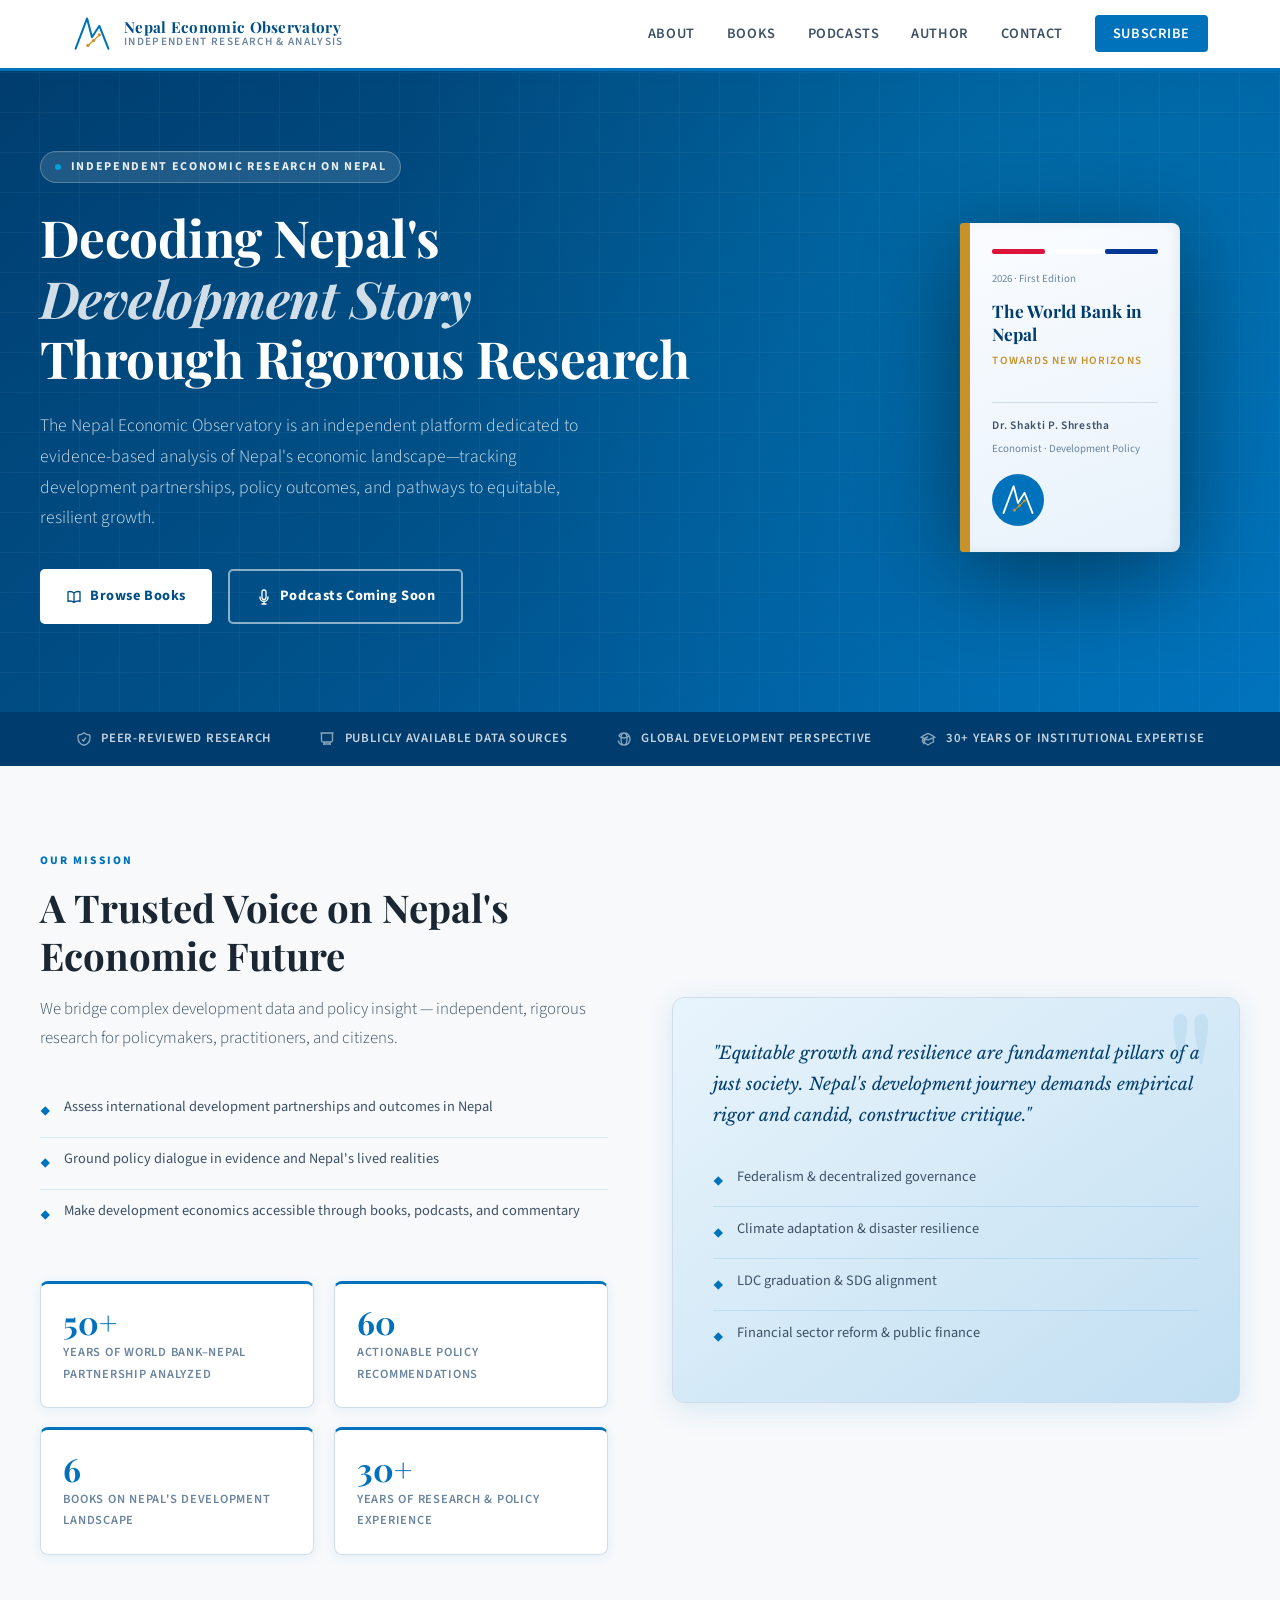
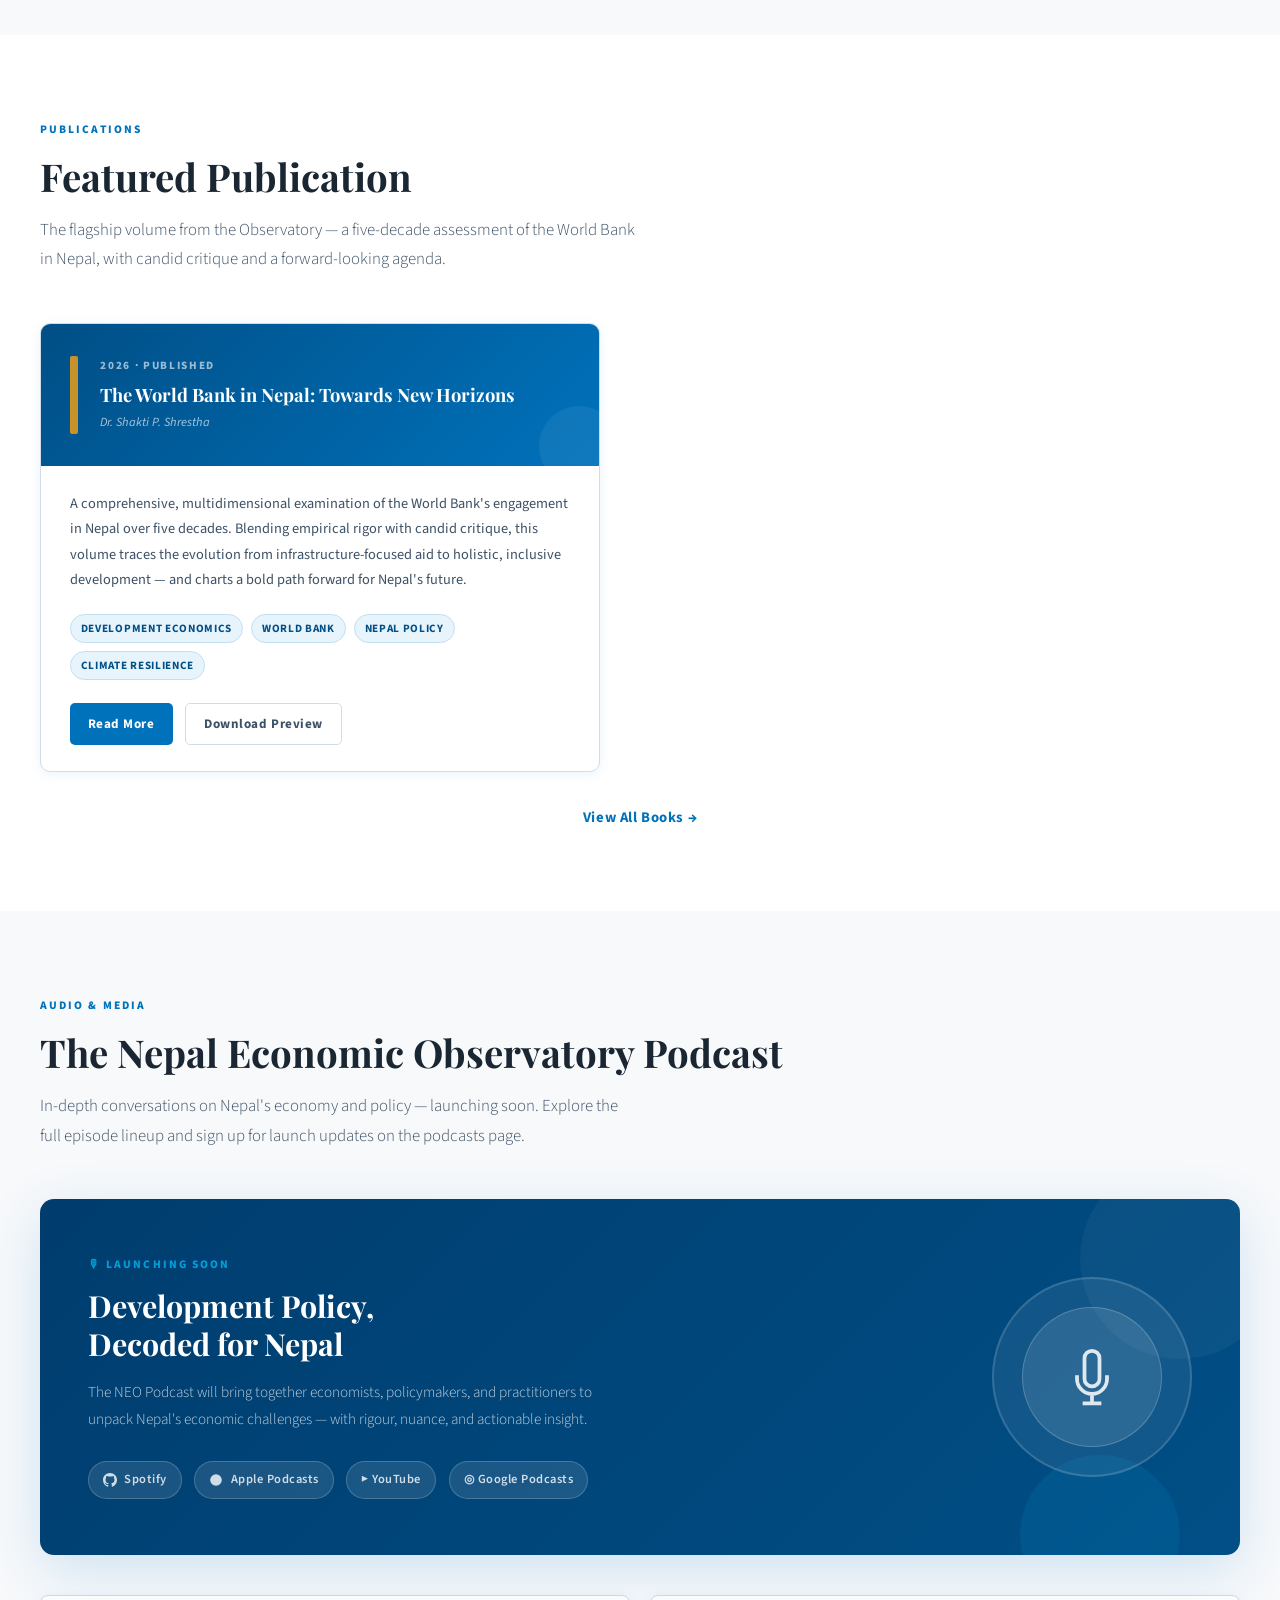
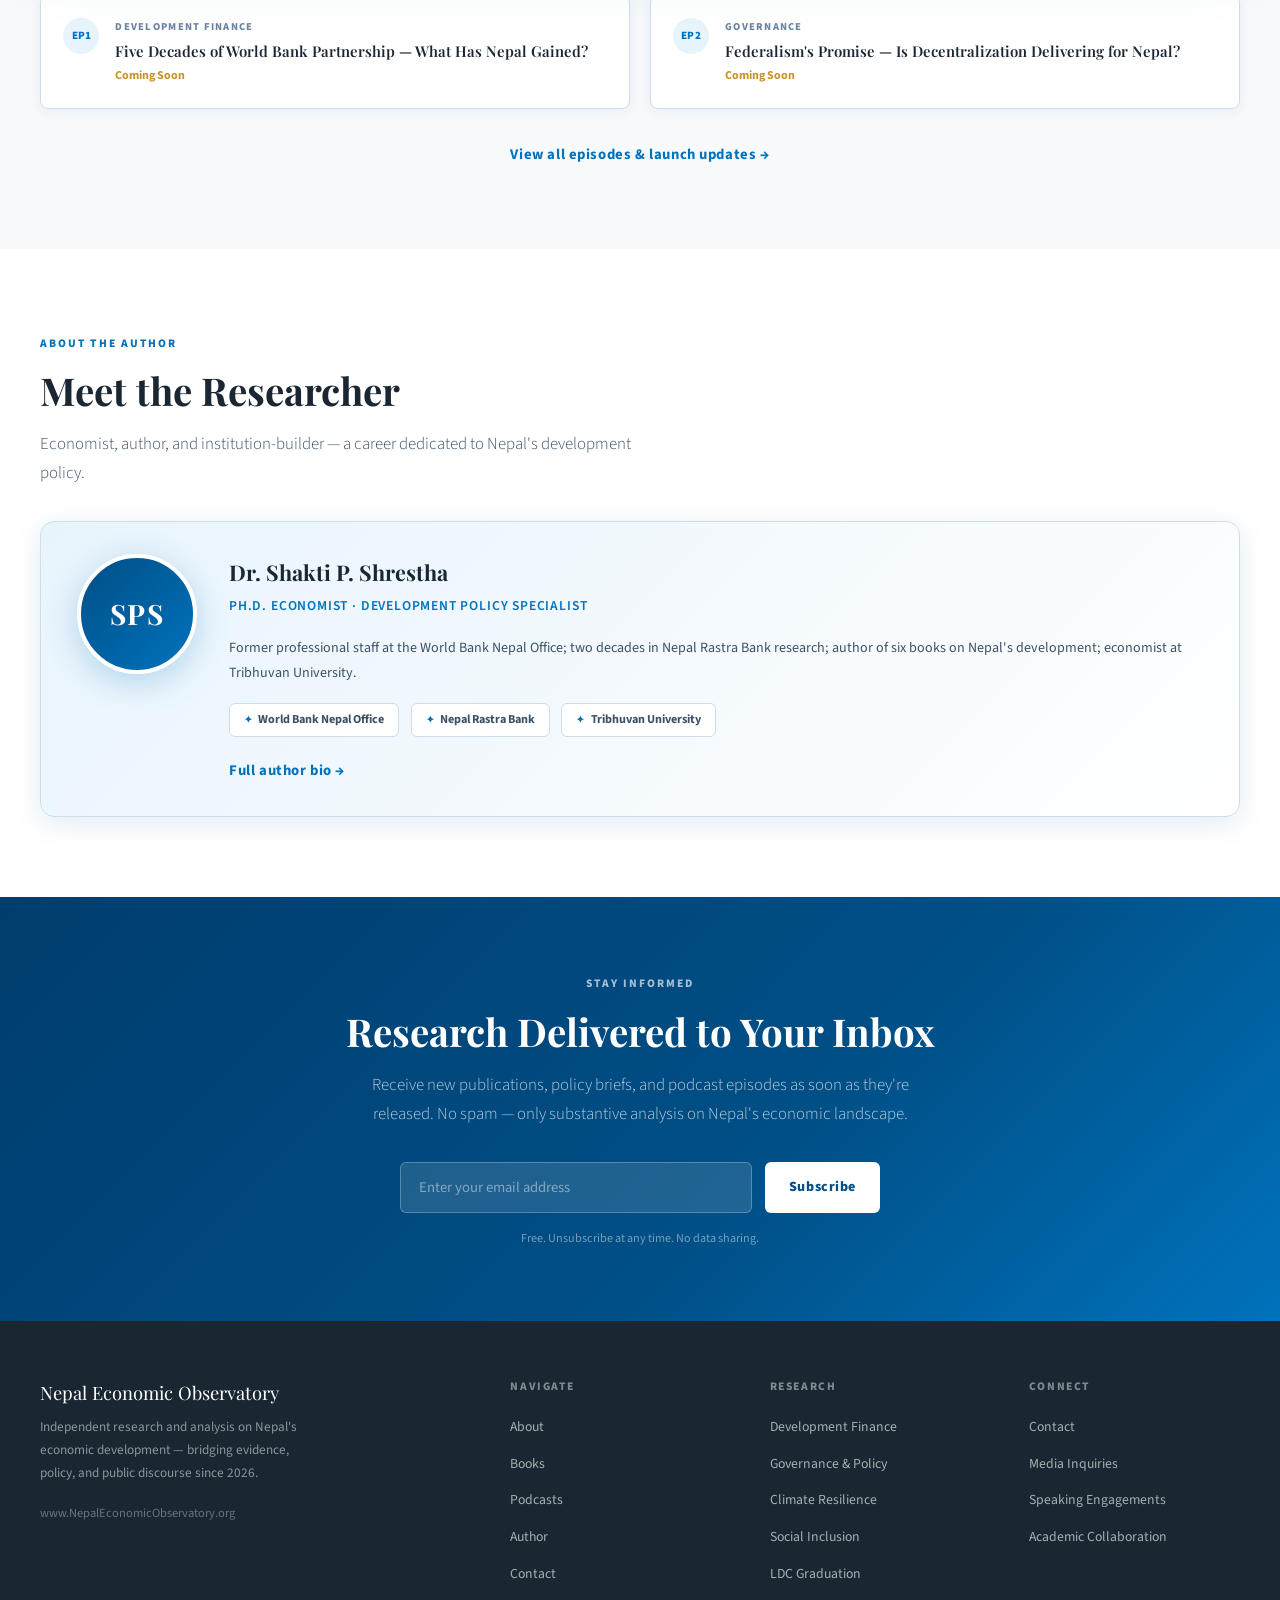
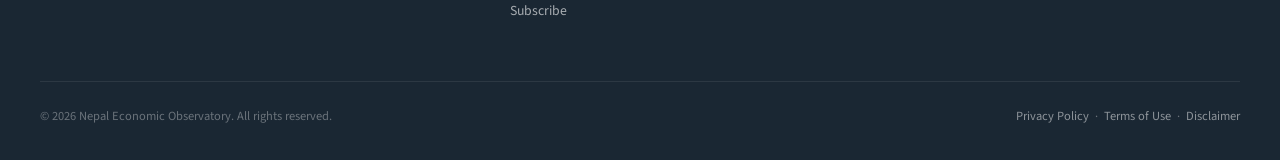
==== commit e7d30180: "feat: replace globe with original NEO mountain/chart logo and favicon" ====
--- a/index.html
+++ b/index.html
@@ -6,26 +6,50 @@
   <meta name="description" content="The Nepal Economic Observatory is an independent platform for evidence-based analysis of Nepal's economy, development partnerships, and policy pathways." />
   <meta property="og:title" content="Home — Nepal Economic Observatory" />
   <meta property="og:description" content="Independent economic research on Nepal — books, podcasts, and policy insight grounded in evidence." />
+  <link rel="canonical" href="https://www.nepaleconomicobservatory.org/" />
+  <meta property="og:type" content="website" />
+  <meta property="og:site_name" content="Nepal Economic Observatory" />
+  <meta property="og:image" content="https://www.nepaleconomicobservatory.org/og-image.png" />
+  <meta name="twitter:card" content="summary_large_image" />
+  <meta name="twitter:site" content="@nepaleconomicobs" />
+  <meta name="twitter:image" content="https://www.nepaleconomicobservatory.org/og-image.png" />
   <title>Home — Nepal Economic Observatory</title>
-  <link rel="icon" href="data:image/svg+xml,%3Csvg xmlns='http://www.w3.org/2000/svg' viewBox='0 0 32 32'%3E%3Ccircle cx='16' cy='16' r='15' fill='%230072BC'/%3E%3Ccircle cx='16' cy='16' r='11' fill='none' stroke='white' stroke-width='1.4'/%3E%3Cellipse cx='16' cy='16' rx='5' ry='11' fill='none' stroke='white' stroke-width='1.1'/%3E%3Cline x1='3' y1='16' x2='29' y2='16' stroke='white' stroke-width='1.1'/%3E%3C/svg%3E" />
+  <link rel="icon" type="image/svg+xml" href="/images/neo-favicon.svg" />
+  <link rel="apple-touch-icon" href="/images/neo-favicon.svg" />
   <link rel="preconnect" href="https://fonts.googleapis.com" />
   <link rel="preconnect" href="https://fonts.gstatic.com" crossorigin />
   <link href="https://fonts.googleapis.com/css2?family=Playfair+Display:wght@400;600;700&family=Source+Sans+3:wght@300;400;600;700&family=Libre+Baskerville:ital,wght@0,400;0,700;1,400&display=swap" rel="stylesheet" />
   <link rel="stylesheet" href="css/styles.css" />
   <script src="js/main.js" defer></script>
+  <script type="application/ld+json">
+  {
+    "@context": "https://schema.org",
+    "@type": "Organization",
+    "name": "Nepal Economic Observatory",
+    "url": "https://www.nepaleconomicobservatory.org",
+    "logo": "https://www.nepaleconomicobservatory.org/og-image.png",
+    "description": "Independent research and analysis on Nepal's economic development — tracking development partnerships, policy outcomes, and pathways to equitable, resilient growth.",
+    "founder": {
+      "@type": "Person",
+      "name": "Dr. Shakti P. Shrestha",
+      "jobTitle": "Economist and Development Policy Specialist"
+    },
+    "sameAs": []
+  }
+  </script>
 </head>
 <body>
 
 <nav aria-label="Main navigation">
   <div class="nav-inner">
-    <a href="index.html" class="nav-logo">
+    <a href="index.html" class="nav-logo" aria-label="Nepal Economic Observatory home">
       <div class="nav-logo-emblem">
-        <svg viewBox="0 0 28 28" fill="none" xmlns="http://www.w3.org/2000/svg" aria-hidden="true">
-          <circle cx="14" cy="14" r="12" stroke="white" stroke-width="1.5"/>
-          <ellipse cx="14" cy="14" rx="6" ry="12" stroke="white" stroke-width="1.2"/>
-          <line x1="2" y1="14" x2="26" y2="14" stroke="white" stroke-width="1.2"/>
-          <path d="M5 8 Q14 10 23 8" stroke="white" stroke-width="1" fill="none"/>
-          <path d="M5 20 Q14 18 23 20" stroke="white" stroke-width="1" fill="none"/>
+        <svg width="36" height="36" viewBox="0 0 44 44" fill="none" xmlns="http://www.w3.org/2000/svg" aria-hidden="true">
+          <polyline points="2,40 16,3 22,26 31,12 42,40" fill="none" stroke="#0072BC" stroke-width="2.5" stroke-linejoin="round" stroke-linecap="round"/>
+          <polyline points="17,36 24,30 31,23" fill="none" stroke="#C8922A" stroke-width="1.5" stroke-linecap="round" stroke-linejoin="round"/>
+          <circle cx="17" cy="36" r="2" fill="#C8922A"/>
+          <circle cx="24" cy="30" r="2" fill="#C8922A"/>
+          <circle cx="31" cy="23" r="2" fill="#C8922A"/>
         </svg>
       </div>
       <div class="nav-logo-text">
@@ -35,11 +59,11 @@
     </a>
     <button type="button" class="nav-toggle" aria-label="Open menu" aria-expanded="false">☰</button>
     <ul class="nav-links">
-      <li><a href="about/index.html" data-nav="about">About</a></li>
-      <li><a href="books/index.html" data-nav="books">Books</a></li>
-      <li><a href="podcasts/index.html" data-nav="podcasts">Podcasts</a></li>
-      <li><a href="author/index.html" data-nav="author">Author</a></li>
-      <li><a href="contact/index.html" data-nav="contact">Contact</a></li>
+      <li><a href="about.html" data-nav="about">About</a></li>
+      <li><a href="books.html" data-nav="books">Books</a></li>
+      <li><a href="podcasts.html" data-nav="podcasts">Podcasts</a></li>
+      <li><a href="author.html" data-nav="author">Author</a></li>
+      <li><a href="contact.html" data-nav="contact">Contact</a></li>
       <li><a href="#newsletter" class="nav-cta" data-nav="subscribe">Subscribe</a></li>
     </ul>
   </div>
@@ -61,11 +85,11 @@
         and pathways to equitable, resilient growth.
       </p>
       <div class="hero-actions">
-        <a href="books/index.html" class="btn btn-white">
+        <a href="books.html" class="btn btn-white">
           <svg width="16" height="16" fill="none" viewBox="0 0 24 24" stroke="currentColor" stroke-width="2" aria-hidden="true"><path d="M12 6.042A8.967 8.967 0 0 0 6 3.75c-1.052 0-2.062.18-3 .512v14.25A8.987 8.987 0 0 1 6 18c2.305 0 4.408.867 6 2.292m0-14.25a8.966 8.966 0 0 1 6-2.292c1.052 0 2.062.18 3 .512v14.25A8.987 8.987 0 0 0 18 18a8.967 8.967 0 0 0-6 2.292m0-14.25v14.25"/></svg>
           Browse Books
         </a>
-        <a href="podcasts/index.html" class="btn btn-outline">
+        <a href="podcasts.html" class="btn btn-outline">
           <svg width="16" height="16" fill="none" viewBox="0 0 24 24" stroke="currentColor" stroke-width="2" aria-hidden="true"><path d="M12 18.75a6 6 0 0 0 6-6v-1.5m-6 7.5a6 6 0 0 1-6-6v-1.5m6 7.5v3.75m-3.75 0h7.5M12 15.75a3 3 0 0 1-3-3V4.5a3 3 0 1 1 6 0v8.25a3 3 0 0 1-3 3z"/></svg>
           Podcasts Coming Soon
         </a>
@@ -92,7 +116,13 @@
             <div class="book-cover-year">Economist · Development Policy</div>
             <div style="height:16px;"></div>
             <div class="book-cover-seal">
-              <span>NEO<br/>2026</span>
+              <svg width="32" height="32" viewBox="0 0 44 44" fill="none" xmlns="http://www.w3.org/2000/svg" aria-hidden="true">
+                <polyline points="2,40 16,3 22,26 31,12 42,40" fill="none" stroke="#FFFFFF" stroke-width="2.5" stroke-linejoin="round" stroke-linecap="round"/>
+                <polyline points="17,36 24,30 31,23" fill="none" stroke="#C8922A" stroke-width="1.5" stroke-linecap="round" stroke-linejoin="round"/>
+                <circle cx="17" cy="36" r="2" fill="#C8922A"/>
+                <circle cx="24" cy="30" r="2" fill="#C8922A"/>
+                <circle cx="31" cy="23" r="2" fill="#C8922A"/>
+              </svg>
             </div>
           </div>
         </div>
@@ -202,14 +232,14 @@
             <span class="tag">Climate Resilience</span>
           </div>
           <div class="book-card-actions">
-            <a href="books/world-bank-in-nepal.html" class="btn btn-primary btn-sm">Read More</a>
+            <a href="world-bank-in-nepal.html" class="btn btn-primary btn-sm">Read More</a>
             <a href="#" class="btn btn-sm btn-outline-dark">Download Preview</a>
           </div>
         </div>
       </article>
     </div>
     <div class="section-cta-row">
-      <a class="text-link-arrow" href="books/index.html">View All Books →</a>
+      <a class="text-link-arrow" href="books.html">View All Books →</a>
     </div>
   </div>
 </section>
@@ -270,7 +300,7 @@
       </div>
     </div>
     <div class="section-cta-row">
-      <a class="text-link-arrow" href="podcasts/index.html">View all episodes &amp; launch updates →</a>
+      <a class="text-link-arrow" href="podcasts.html">View all episodes &amp; launch updates →</a>
     </div>
   </div>
 </section>
@@ -299,7 +329,7 @@
           <span class="credential">Tribhuvan University</span>
         </div>
         <p style="margin-top:1.25rem;">
-          <a class="text-link-arrow" href="author/index.html">Full author bio →</a>
+          <a class="text-link-arrow" href="author.html">Full author bio →</a>
         </p>
       </div>
     </div>
@@ -340,11 +370,11 @@
       <div>
         <div class="footer-col-title">Navigate</div>
         <ul class="footer-links">
-          <li><a href="about/index.html">About</a></li>
-          <li><a href="books/index.html">Books</a></li>
-          <li><a href="podcasts/index.html">Podcasts</a></li>
-          <li><a href="author/index.html">Author</a></li>
-          <li><a href="contact/index.html">Contact</a></li>
+          <li><a href="about.html">About</a></li>
+          <li><a href="books.html">Books</a></li>
+          <li><a href="podcasts.html">Podcasts</a></li>
+          <li><a href="author.html">Author</a></li>
+          <li><a href="contact.html">Contact</a></li>
           <li><a href="index.html#newsletter">Subscribe</a></li>
         </ul>
       </div>
@@ -361,7 +391,7 @@
       <div>
         <div class="footer-col-title">Connect</div>
         <ul class="footer-links">
-          <li><a href="contact/index.html">Contact</a></li>
+          <li><a href="contact.html">Contact</a></li>
           <li><a href="#">Media Inquiries</a></li>
           <li><a href="#">Speaking Engagements</a></li>
           <li><a href="#">Academic Collaboration</a></li>
@@ -385,7 +415,7 @@
 <script>
 (function () {
   var p = (window.location.pathname || '').replace(/\\/g, '/').toLowerCase();
-  var keys = { about: /\/about(\/|$)/, books: /\/books(\/|$)/, podcasts: /\/podcasts(\/|$)/, author: /\/author(\/|$)/, contact: /\/contact(\/|$)/ };
+  var keys = { about: /about\.html$/i, books: /(books|world-bank-in-nepal)\.html$/i, podcasts: /podcasts\.html$/i, author: /author\.html$/i, contact: /contact\.html$/i };
   document.querySelectorAll('.nav-links a[data-nav]').forEach(function (a) {
     var k = a.getAttribute('data-nav');
     if (!k || k === 'subscribe') return;
--- a/css/styles.css
+++ b/css/styles.css
@@ -79,17 +79,19 @@
 }
 
 .nav-logo-emblem {
-  width: 44px;
-  height: 44px;
-  background: var(--un-blue);
-  border-radius: 50%;
+  width: 40px;
+  height: 40px;
   display: flex;
   align-items: center;
   justify-content: center;
   flex-shrink: 0;
-}
-
-.nav-logo-emblem svg { width: 28px; height: 28px; }
+  background: transparent;
+}
+
+.nav-logo-emblem svg {
+  width: 36px;
+  height: 36px;
+}
 
 .nav-logo-text { line-height: 1.15; }
 
@@ -372,14 +374,10 @@
   align-self: flex-end;
 }
 
-.book-cover-seal span {
-  color: white;
-  font-size: 0.42rem;
-  font-weight: 800;
-  text-align: center;
-  letter-spacing: 0.04em;
-  text-transform: uppercase;
-  line-height: 1.25;
+.book-cover-seal svg {
+  width: 32px;
+  height: 32px;
+  display: block;
 }
 
 /* 5. Trust Bar */
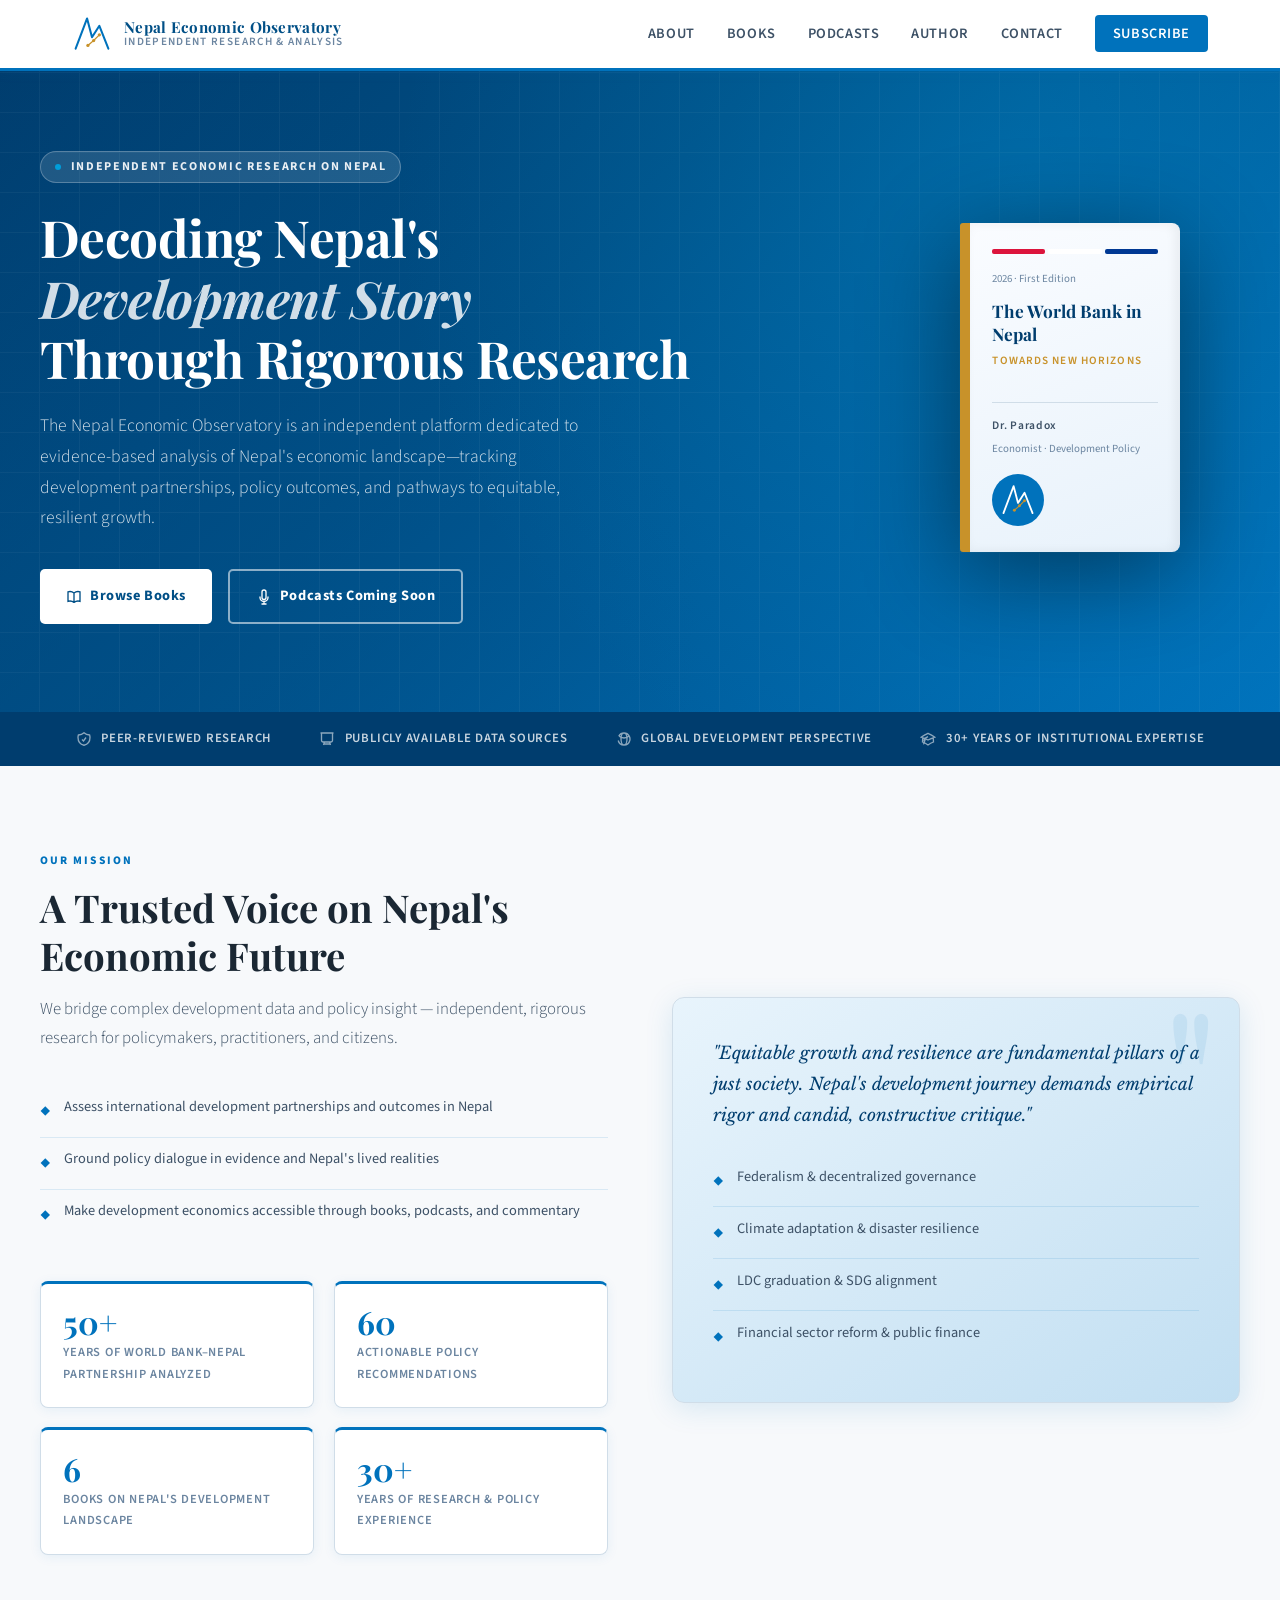
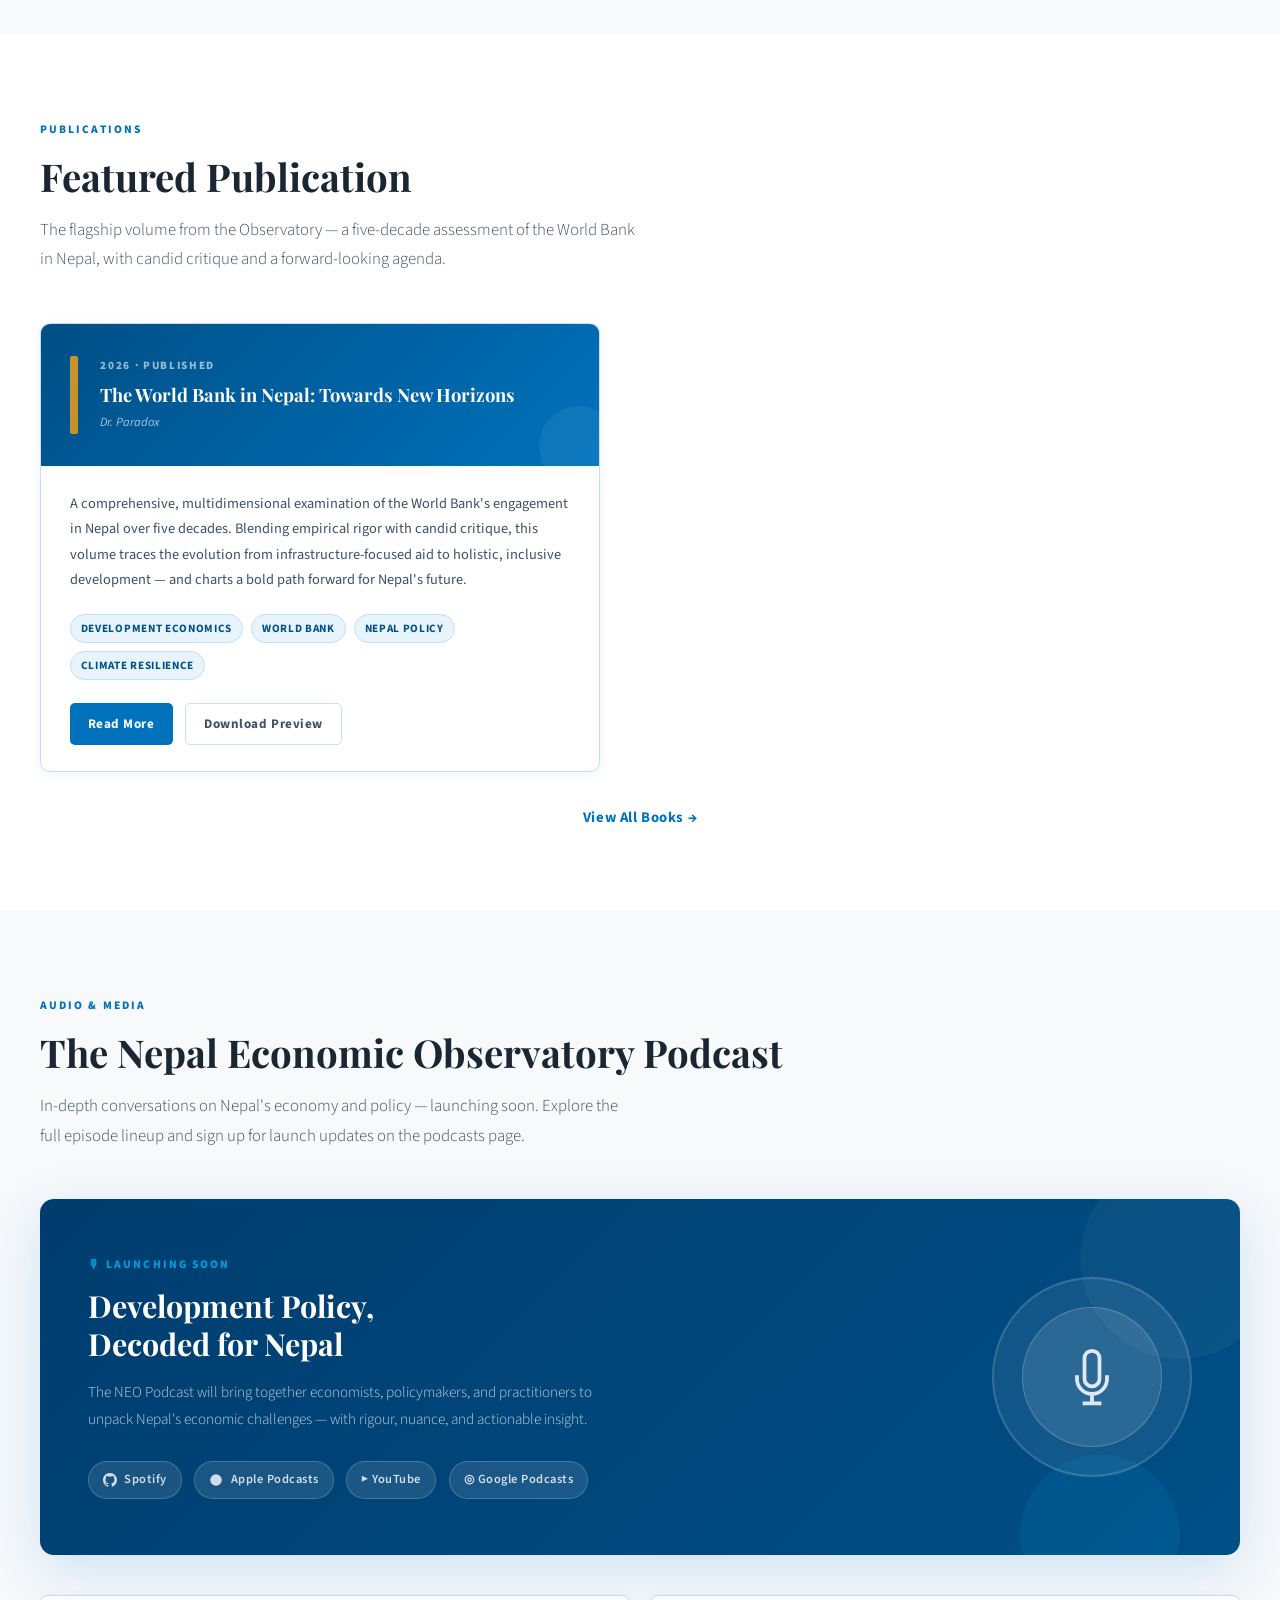
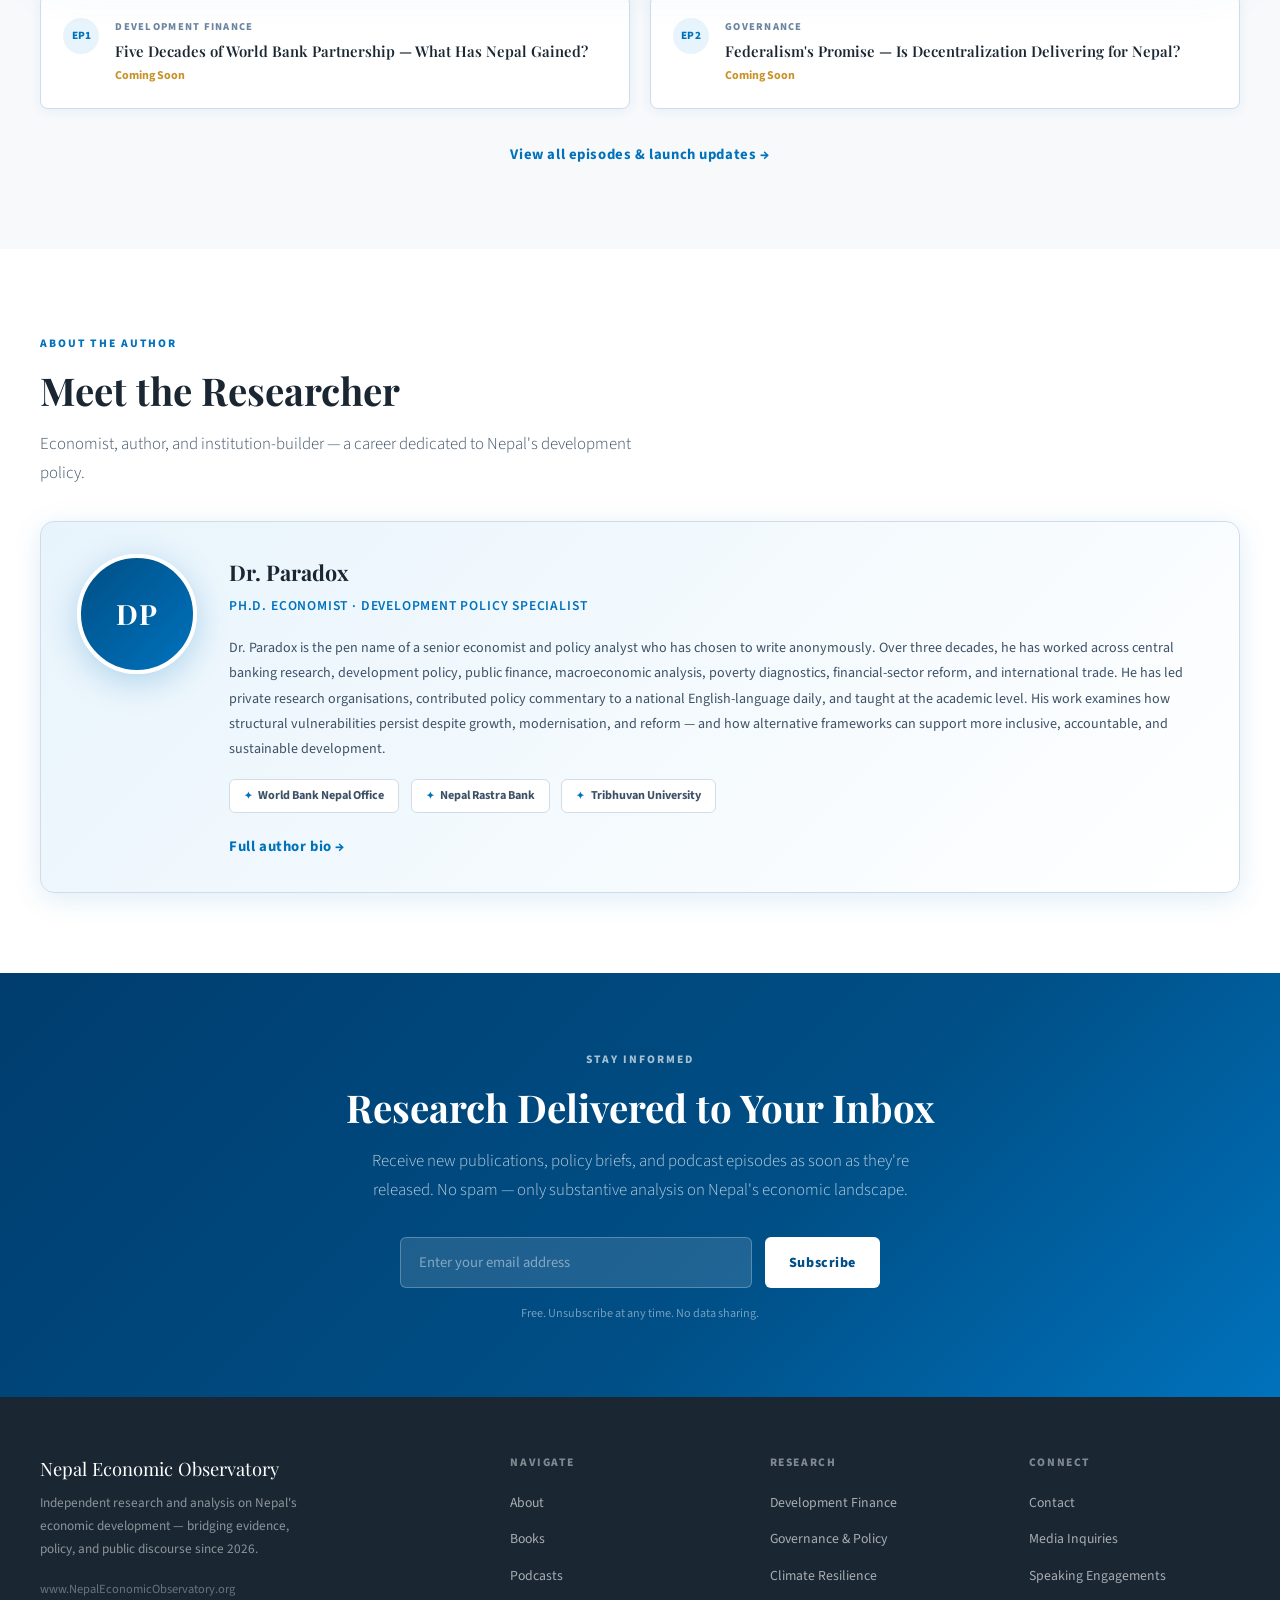
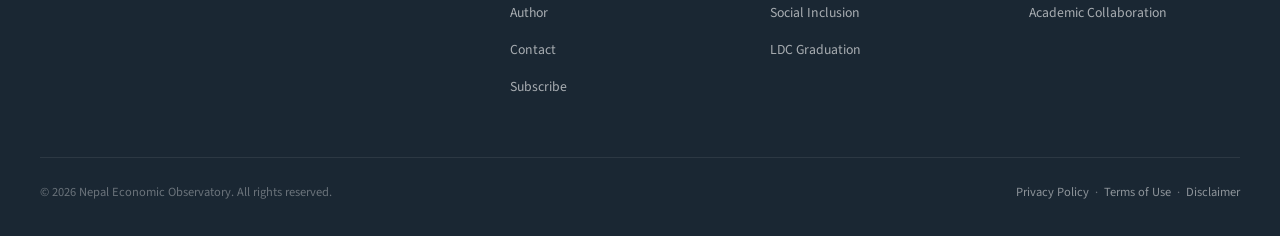
==== commit 25eb6b99: "Replace author real name with Dr. Paradox pen name and update biography" ====
--- a/index.html
+++ b/index.html
@@ -31,8 +31,8 @@
     "description": "Independent research and analysis on Nepal's economic development — tracking development partnerships, policy outcomes, and pathways to equitable, resilient growth.",
     "founder": {
       "@type": "Person",
-      "name": "Dr. Shakti P. Shrestha",
-      "jobTitle": "Economist and Development Policy Specialist"
+      "name": "Dr. Paradox",
+      "jobTitle": "Senior Economist and Policy Analyst"
     },
     "sameAs": []
   }
@@ -112,7 +112,7 @@
           </div>
           <div>
             <div class="book-cover-divider"></div>
-            <div class="book-cover-author">Dr. Shakti P. Shrestha</div>
+            <div class="book-cover-author">Dr. Paradox</div>
             <div class="book-cover-year">Economist · Development Policy</div>
             <div style="height:16px;"></div>
             <div class="book-cover-seal">
@@ -215,7 +215,7 @@
           <div class="book-card-title-area">
             <div class="book-card-year">2026 · Published</div>
             <h3 class="book-card-title">The World Bank in Nepal: Towards New Horizons</h3>
-            <div class="book-card-subtitle-text">Dr. Shakti P. Shrestha</div>
+            <div class="book-card-subtitle-text">Dr. Paradox</div>
           </div>
         </div>
         <div class="book-card-body">
@@ -314,14 +314,14 @@
     <div class="author-card author-card--compact">
       <div>
         <div class="author-avatar">
-          <span class="author-avatar-initials">SPS</span>
-        </div>
-      </div>
-      <div>
-        <div class="author-name">Dr. Shakti P. Shrestha</div>
+          <span class="author-avatar-initials">DP</span>
+        </div>
+      </div>
+      <div>
+        <div class="author-name">Dr. Paradox</div>
         <div class="author-title-line">Ph.D. Economist · Development Policy Specialist</div>
         <p class="author-bio">
-          Former professional staff at the World Bank Nepal Office; two decades in Nepal Rastra Bank research; author of six books on Nepal's development; economist at Tribhuvan University.
+          Dr. Paradox is the pen name of a senior economist and policy analyst who has chosen to write anonymously. Over three decades, he has worked across central banking research, development policy, public finance, macroeconomic analysis, poverty diagnostics, financial-sector reform, and international trade. He has led private research organisations, contributed policy commentary to a national English-language daily, and taught at the academic level. His work examines how structural vulnerabilities persist despite growth, modernisation, and reform — and how alternative frameworks can support more inclusive, accountable, and sustainable development.
         </p>
         <div class="author-credentials">
           <span class="credential">World Bank Nepal Office</span>
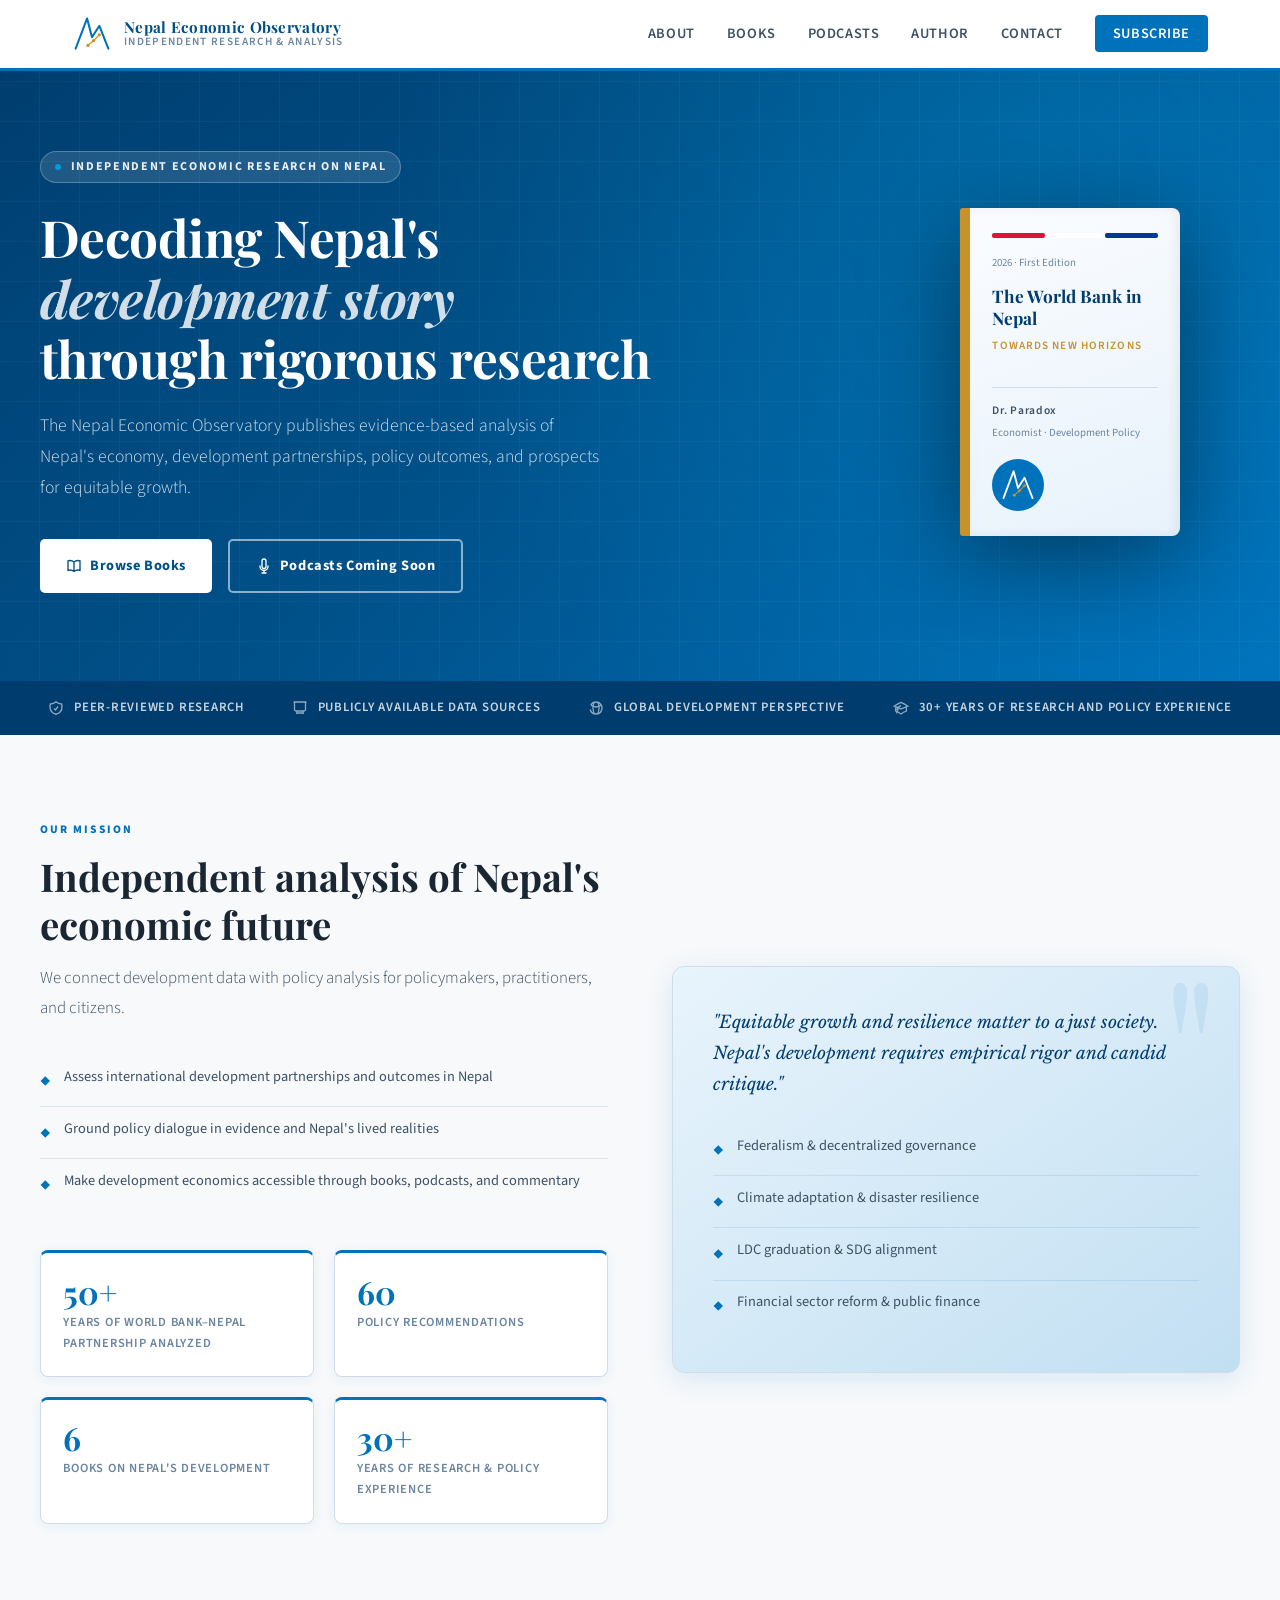
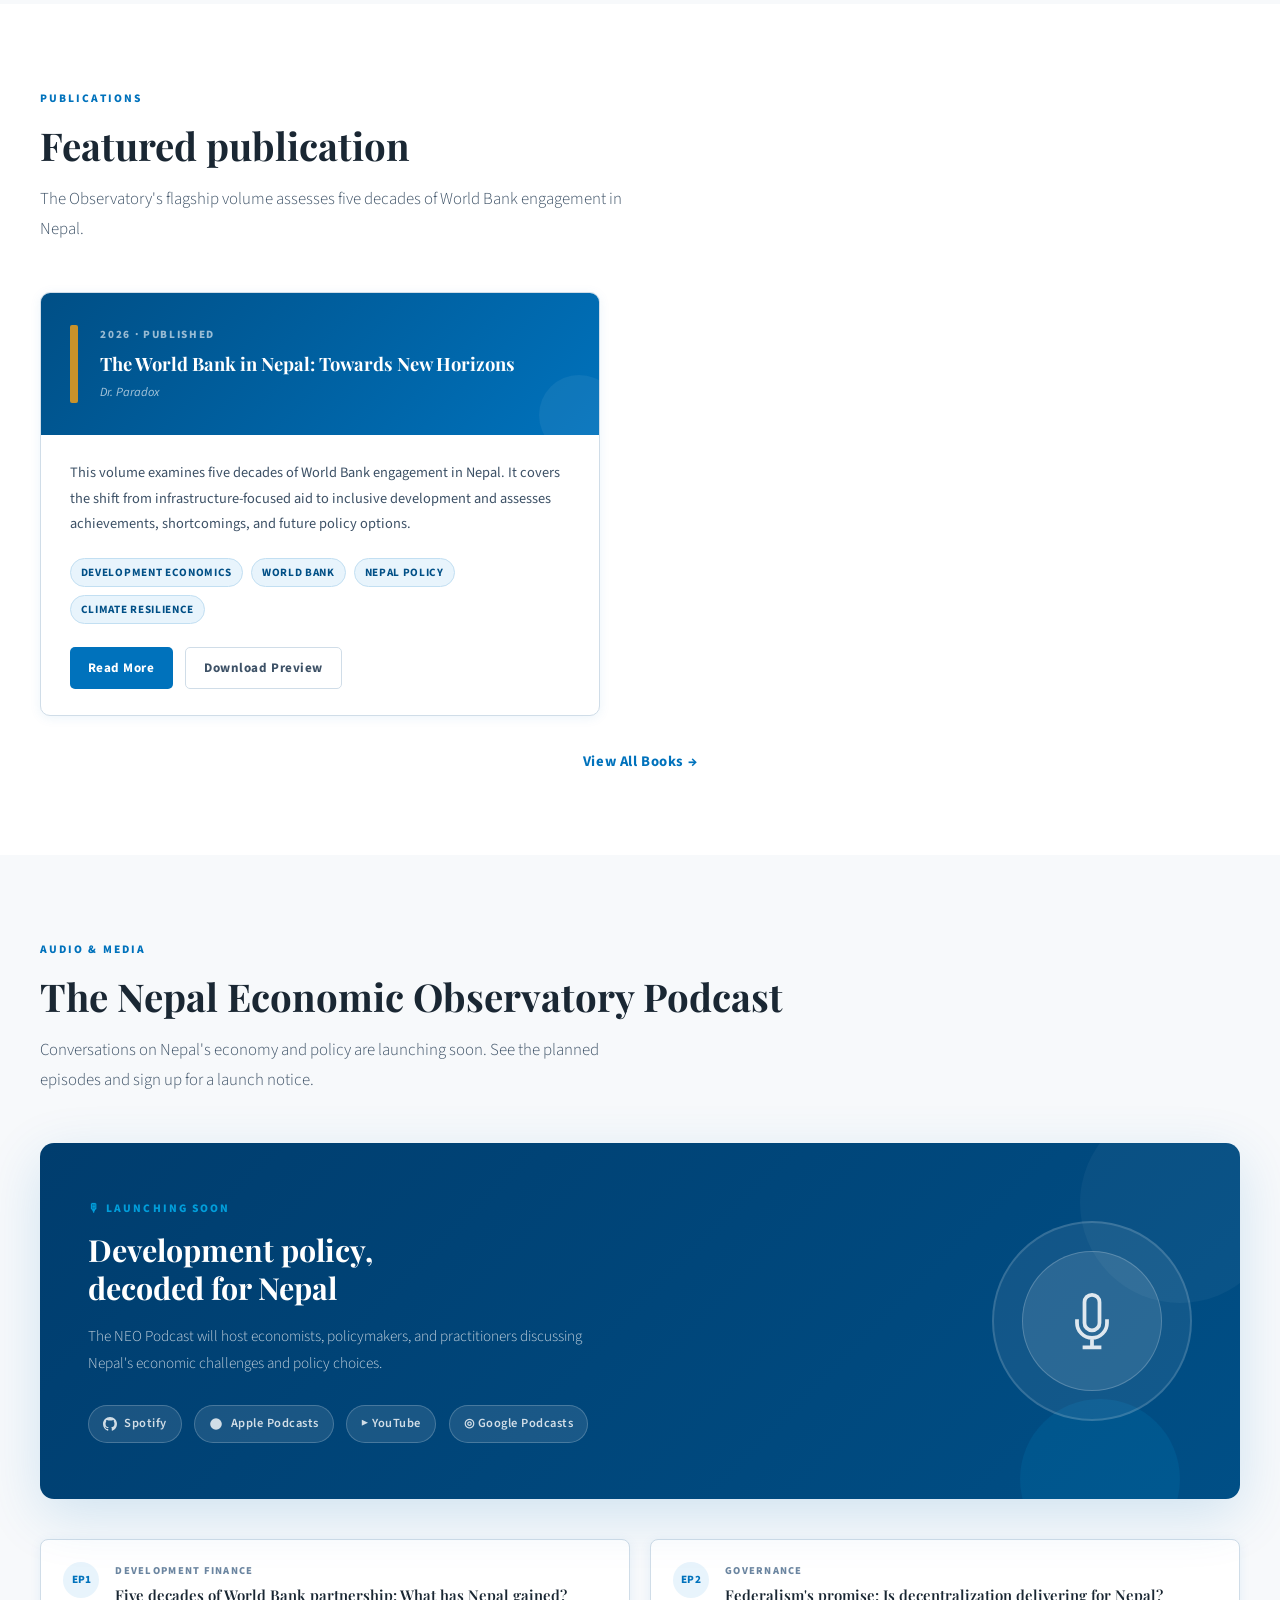
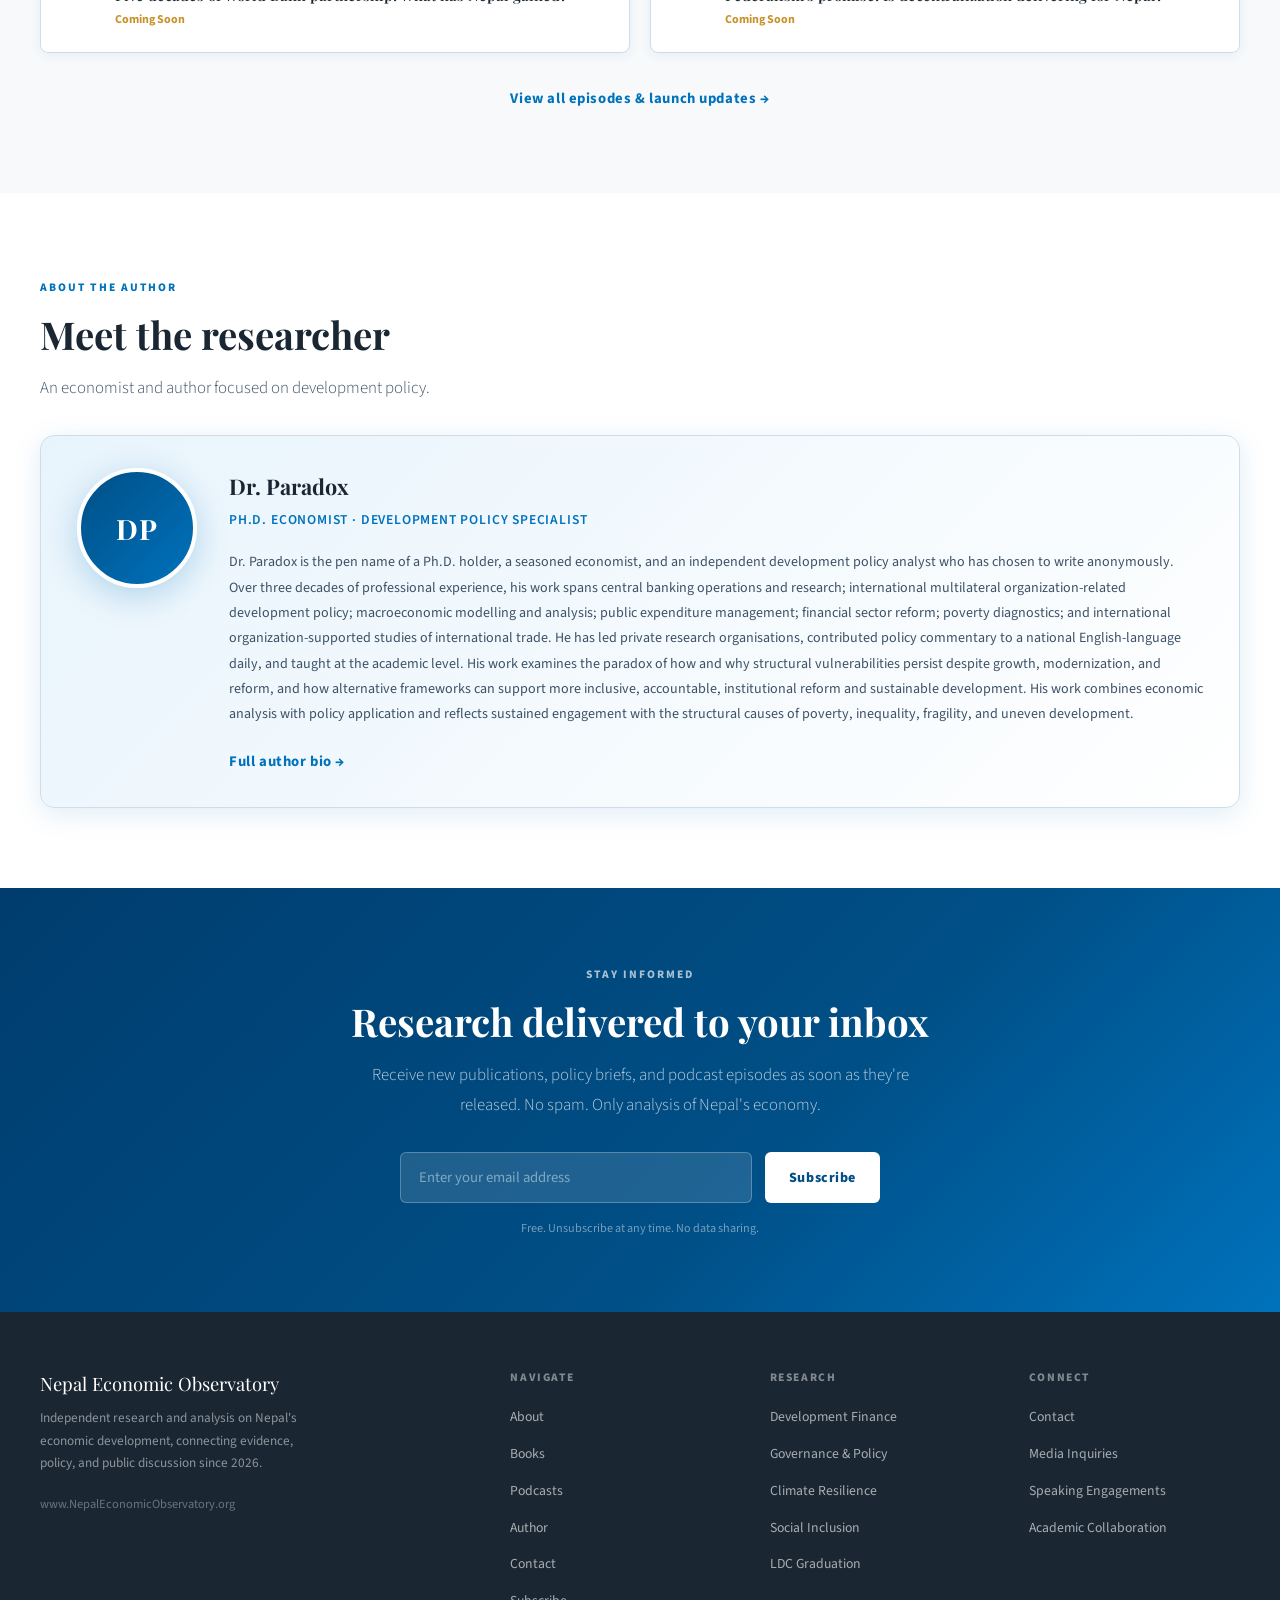
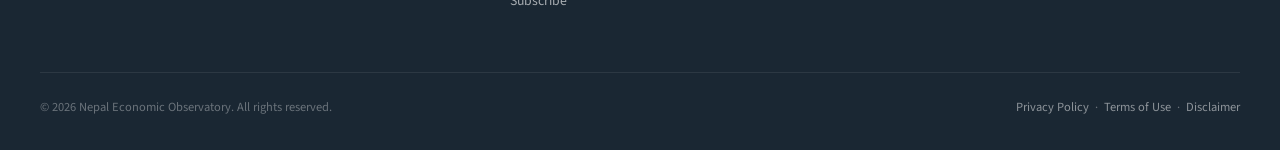
==== commit 5f4da69a: "Update author bio, replace Executive Summary with Abstract, restructure publications, anonymize cred" ====
--- a/index.html
+++ b/index.html
@@ -4,8 +4,8 @@
   <meta charset="UTF-8" />
   <meta name="viewport" content="width=device-width, initial-scale=1.0" />
   <meta name="description" content="The Nepal Economic Observatory is an independent platform for evidence-based analysis of Nepal's economy, development partnerships, and policy pathways." />
-  <meta property="og:title" content="Home — Nepal Economic Observatory" />
-  <meta property="og:description" content="Independent economic research on Nepal — books, podcasts, and policy insight grounded in evidence." />
+  <meta property="og:title" content="Home | Nepal Economic Observatory" />
+  <meta property="og:description" content="Independent economic research on Nepal through books, podcasts, and evidence-based policy analysis." />
   <link rel="canonical" href="https://www.nepaleconomicobservatory.org/" />
   <meta property="og:type" content="website" />
   <meta property="og:site_name" content="Nepal Economic Observatory" />
@@ -13,7 +13,7 @@
   <meta name="twitter:card" content="summary_large_image" />
   <meta name="twitter:site" content="@nepaleconomicobs" />
   <meta name="twitter:image" content="https://www.nepaleconomicobservatory.org/og-image.png" />
-  <title>Home — Nepal Economic Observatory</title>
+  <title>Home | Nepal Economic Observatory</title>
   <link rel="icon" type="image/svg+xml" href="/images/neo-favicon.svg" />
   <link rel="apple-touch-icon" href="/images/neo-favicon.svg" />
   <link rel="preconnect" href="https://fonts.googleapis.com" />
@@ -28,11 +28,11 @@
     "name": "Nepal Economic Observatory",
     "url": "https://www.nepaleconomicobservatory.org",
     "logo": "https://www.nepaleconomicobservatory.org/og-image.png",
-    "description": "Independent research and analysis on Nepal's economic development — tracking development partnerships, policy outcomes, and pathways to equitable, resilient growth.",
+    "description": "Independent research and analysis on Nepal's economic development, including development partnerships, policy outcomes, and equitable growth.",
     "founder": {
       "@type": "Person",
       "name": "Dr. Paradox",
-      "jobTitle": "Senior Economist and Policy Analyst"
+      "jobTitle": "Economist and Policy Analyst"
     },
     "sameAs": []
   }
@@ -78,11 +78,10 @@
         <span class="dot"></span>
         Independent Economic Research on Nepal
       </div>
-      <h1>Decoding Nepal's<br /><em>Development Story</em><br />Through Rigorous Research</h1>
+      <h1>Decoding Nepal's<br /><em>development story</em><br />through rigorous research</h1>
       <p class="hero-desc">
-        The Nepal Economic Observatory is an independent platform dedicated to evidence-based
-        analysis of Nepal's economic landscape—tracking development partnerships, policy outcomes,
-        and pathways to equitable, resilient growth.
+        The Nepal Economic Observatory publishes evidence-based analysis of Nepal's economy,
+        development partnerships, policy outcomes, and prospects for equitable growth.
       </p>
       <div class="hero-actions">
         <a href="books.html" class="btn btn-white">
@@ -135,19 +134,19 @@
   <div class="trust-bar-inner">
     <div class="trust-item">
       <svg width="16" height="16" fill="none" viewBox="0 0 24 24" stroke="currentColor" stroke-width="2" aria-hidden="true"><path d="M9 12.75 11.25 15 15 9.75m-3-7.036A11.959 11.959 0 0 1 3.598 6 11.99 11.99 0 0 0 3 9.749c0 5.592 3.824 10.29 9 11.623 5.176-1.332 9-6.03 9-11.622 0-1.31-.21-2.571-.598-3.751h-.152c-3.196 0-6.1-1.248-8.25-3.285Z"/></svg>
-      Peer-Reviewed Research
+      Peer-reviewed research
     </div>
     <div class="trust-item">
       <svg width="16" height="16" fill="none" viewBox="0 0 24 24" stroke="currentColor" stroke-width="2" aria-hidden="true"><path d="M3.75 3v11.25A2.25 2.25 0 0 0 6 16.5h2.25M3.75 3h-1.5m1.5 0h16.5m0 0h1.5m-1.5 0v11.25A2.25 2.25 0 0 1 18 16.5h-2.25m-7.5 0h7.5m-7.5 0-1 3m8.5-3 1 3m0 0 .5 1.5m-.5-1.5h-9.5m0 0-.5 1.5"/></svg>
-      Publicly Available Data Sources
+      Publicly available data sources
     </div>
     <div class="trust-item">
       <svg width="16" height="16" fill="none" viewBox="0 0 24 24" stroke="currentColor" stroke-width="2" aria-hidden="true"><path d="M12 21a9.004 9.004 0 0 0 8.716-6.747M12 21a9.004 9.004 0 0 1-8.716-6.747M12 21c2.485 0 4.5-4.03 4.5-9S14.485 3 12 3m0 18c-2.485 0-4.5-4.03-4.5-9S9.515 3 12 3m0 0a8.997 8.997 0 0 1 7.843 4.582M12 3a8.997 8.997 0 0 0-7.843 4.582m15.686 0A11.953 11.953 0 0 1 12 10.5c-2.998 0-5.74-1.1-7.843-2.918m15.686 0A8.959 8.959 0 0 1 21 12c0 .778-.099 1.533-.284 2.253"/></svg>
-      Global Development Perspective
+      Global development perspective
     </div>
     <div class="trust-item">
       <svg width="16" height="16" fill="none" viewBox="0 0 24 24" stroke="currentColor" stroke-width="2" aria-hidden="true"><path d="M4.26 10.147a60.438 60.438 0 0 0-.491 6.347A48.62 48.62 0 0 1 12 20.904a48.62 48.62 0 0 1 8.232-4.41 60.46 60.46 0 0 0-.491-6.347m-15.482 0a50.636 50.636 0 0 0-2.658-.813A59.906 59.906 0 0 1 12 3.493a59.903 59.903 0 0 1 10.399 5.84c-.896.248-1.783.52-2.658.814m-15.482 0A50.717 50.717 0 0 1 12 13.489a50.702 50.702 0 0 1 7.74-3.342M6.75 15a.75.75 0 1 0 0-1.5.75.75 0 0 0 0 1.5Zm0 0v-3.675A55.378 55.378 0 0 1 12 8.443m-7.007 11.55A5.981 5.981 0 0 0 6.75 15.75v-1.5"/></svg>
-      30+ Years of Institutional Expertise
+      30+ years of research and policy experience
     </div>
   </div>
 </div>
@@ -156,10 +155,10 @@
   <div class="section-inner">
     <div class="about-grid">
       <div>
-        <span class="section-label">Our Mission</span>
-        <h2 class="section-title">A Trusted Voice on Nepal's Economic Future</h2>
+        <span class="section-label">Our mission</span>
+        <h2 class="section-title">Independent analysis of Nepal's economic future</h2>
         <p class="section-subtitle" style="margin-bottom:2rem;">
-          We bridge complex development data and policy insight — independent, rigorous research for policymakers, practitioners, and citizens.
+          We connect development data with policy analysis for policymakers, practitioners, and citizens.
         </p>
         <ul class="about-mission-list">
           <li><span class="check">◆</span> Assess international development partnerships and outcomes in Nepal</li>
@@ -169,25 +168,25 @@
         <div class="about-stats">
           <div class="stat-card">
             <div class="stat-number">50+</div>
-            <div class="stat-label">Years of World Bank–Nepal Partnership Analyzed</div>
+            <div class="stat-label">Years of World Bank–Nepal partnership analyzed</div>
           </div>
           <div class="stat-card">
             <div class="stat-number">60</div>
-            <div class="stat-label">Actionable Policy Recommendations</div>
+            <div class="stat-label">Policy recommendations</div>
           </div>
           <div class="stat-card">
             <div class="stat-number">6</div>
-            <div class="stat-label">Books on Nepal's Development Landscape</div>
+            <div class="stat-label">Books on Nepal's development</div>
           </div>
           <div class="stat-card">
             <div class="stat-number">30+</div>
-            <div class="stat-label">Years of Research &amp; Policy Experience</div>
+            <div class="stat-label">Years of research &amp; policy experience</div>
           </div>
         </div>
       </div>
       <div class="about-visual">
         <p class="about-quote">
-          "Equitable growth and resilience are fundamental pillars of a just society. Nepal's development journey demands empirical rigor and candid, constructive critique."
+          "Equitable growth and resilience matter to a just society. Nepal's development requires empirical rigor and candid critique."
         </p>
         <ul class="about-mission-list">
           <li><span class="check">◆</span> Federalism &amp; decentralized governance</li>
@@ -203,9 +202,9 @@
 <section class="books-section" id="books">
   <div class="section-inner">
     <span class="section-label">Publications</span>
-    <h2 class="section-title">Featured Publication</h2>
+    <h2 class="section-title">Featured publication</h2>
     <p class="section-subtitle">
-      The flagship volume from the Observatory — a five-decade assessment of the World Bank in Nepal, with candid critique and a forward-looking agenda.
+      The Observatory's flagship volume assesses five decades of World Bank engagement in Nepal.
     </p>
 
     <div class="books-grid books-grid--single">
@@ -220,10 +219,9 @@
         </div>
         <div class="book-card-body">
           <p class="book-card-desc">
-            A comprehensive, multidimensional examination of the World Bank's engagement
-            in Nepal over five decades. Blending empirical rigor with candid critique,
-            this volume traces the evolution from infrastructure-focused aid to holistic,
-            inclusive development — and charts a bold path forward for Nepal's future.
+            This volume examines five decades of World Bank engagement in Nepal. It covers
+            the shift from infrastructure-focused aid to inclusive development and assesses
+            achievements, shortcomings, and future policy options.
           </p>
           <div class="book-card-tags">
             <span class="tag">Development Economics</span>
@@ -246,18 +244,18 @@
 
 <section class="podcast-section" id="podcasts">
   <div class="section-inner">
-    <span class="section-label">Audio &amp; Media</span>
+    <span class="section-label">Audio &amp; media</span>
     <h2 class="section-title">The Nepal Economic Observatory Podcast</h2>
     <p class="section-subtitle">
-      In-depth conversations on Nepal's economy and policy — launching soon. Explore the full episode lineup and sign up for launch updates on the podcasts page.
+      Conversations on Nepal's economy and policy are launching soon. See the planned episodes and sign up for a launch notice.
     </p>
 
     <div class="podcast-coming-banner">
       <div>
         <div class="podcast-label">🎙 Launching Soon</div>
-        <h3 class="podcast-banner-title">Development Policy,<br />Decoded for Nepal</h3>
+        <h3 class="podcast-banner-title">Development policy,<br />decoded for Nepal</h3>
         <p class="podcast-banner-desc">
-          The NEO Podcast will bring together economists, policymakers, and practitioners to unpack Nepal's economic challenges — with rigour, nuance, and actionable insight.
+          The NEO Podcast will host economists, policymakers, and practitioners discussing Nepal's economic challenges and policy choices.
         </p>
         <div class="podcast-platforms">
           <span class="platform-badge">
@@ -286,7 +284,7 @@
         <div class="episode-num">EP1</div>
         <div class="episode-info">
           <div class="episode-tag">Development Finance</div>
-          <div class="episode-title">Five Decades of World Bank Partnership — What Has Nepal Gained?</div>
+          <div class="episode-title">Five decades of World Bank partnership: What has Nepal gained?</div>
           <div class="episode-coming">Coming Soon</div>
         </div>
       </div>
@@ -294,7 +292,7 @@
         <div class="episode-num">EP2</div>
         <div class="episode-info">
           <div class="episode-tag">Governance</div>
-          <div class="episode-title">Federalism's Promise — Is Decentralization Delivering for Nepal?</div>
+          <div class="episode-title">Federalism's promise: Is decentralization delivering for Nepal?</div>
           <div class="episode-coming">Coming Soon</div>
         </div>
       </div>
@@ -308,8 +306,8 @@
 <section class="author-section" id="author">
   <div class="section-inner">
     <span class="section-label">About the Author</span>
-    <h2 class="section-title">Meet the Researcher</h2>
-    <p class="section-subtitle" style="margin-bottom:2rem;">Economist, author, and institution-builder — a career dedicated to Nepal's development policy.</p>
+    <h2 class="section-title">Meet the researcher</h2>
+    <p class="section-subtitle" style="margin-bottom:2rem;">An economist and author focused on development policy.</p>
 
     <div class="author-card author-card--compact">
       <div>
@@ -321,13 +319,8 @@
         <div class="author-name">Dr. Paradox</div>
         <div class="author-title-line">Ph.D. Economist · Development Policy Specialist</div>
         <p class="author-bio">
-          Dr. Paradox is the pen name of a senior economist and policy analyst who has chosen to write anonymously. Over three decades, he has worked across central banking research, development policy, public finance, macroeconomic analysis, poverty diagnostics, financial-sector reform, and international trade. He has led private research organisations, contributed policy commentary to a national English-language daily, and taught at the academic level. His work examines how structural vulnerabilities persist despite growth, modernisation, and reform — and how alternative frameworks can support more inclusive, accountable, and sustainable development.
-        </p>
-        <div class="author-credentials">
-          <span class="credential">World Bank Nepal Office</span>
-          <span class="credential">Nepal Rastra Bank</span>
-          <span class="credential">Tribhuvan University</span>
-        </div>
+          Dr. Paradox is the pen name of a Ph.D. holder, a seasoned economist, and an independent development policy analyst who has chosen to write anonymously. Over three decades of professional experience, his work spans central banking operations and research; international multilateral organization-related development policy; macroeconomic modelling and analysis; public expenditure management; financial sector reform; poverty diagnostics; and international organization-supported studies of international trade. He has led private research organisations, contributed policy commentary to a national English-language daily, and taught at the academic level. His work examines the paradox of how and why structural vulnerabilities persist despite growth, modernization, and reform, and how alternative frameworks can support more inclusive, accountable, institutional reform and sustainable development. His work combines economic analysis with policy application and reflects sustained engagement with the structural causes of poverty, inequality, fragility, and uneven development.
+        </p>
         <p style="margin-top:1.25rem;">
           <a class="text-link-arrow" href="author.html">Full author bio →</a>
         </p>
@@ -339,10 +332,10 @@
 <section class="newsletter-section" id="newsletter">
   <div class="newsletter-inner">
     <span class="section-label">Stay Informed</span>
-    <h2 class="section-title">Research Delivered to Your Inbox</h2>
+    <h2 class="section-title">Research delivered to your inbox</h2>
     <p class="section-subtitle">
       Receive new publications, policy briefs, and podcast episodes as soon as they're released.
-      No spam — only substantive analysis on Nepal's economic landscape.
+      No spam. Only analysis of Nepal's economy.
     </p>
     <form class="newsletter-form" action="#" method="post">
       <label class="sr-only" for="newsletter-email-home">Email address</label>
@@ -360,8 +353,8 @@
       <div>
         <div class="footer-brand-name">Nepal Economic Observatory</div>
         <p class="footer-brand-desc">
-          Independent research and analysis on Nepal's economic development —
-          bridging evidence, policy, and public discourse since 2026.
+          Independent research and analysis on Nepal's economic development,
+          connecting evidence, policy, and public discussion since 2026.
         </p>
         <div style="font-size:0.78rem; color: rgba(255,255,255,0.35);">
           www.NepalEconomicObservatory.org
--- a/css/styles.css
+++ b/css/styles.css
@@ -1,5 +1,5 @@
 /* ==============================================
-   NEPAL ECONOMIC OBSERVATORY — SHARED STYLES
+   NEPAL ECONOMIC OBSERVATORY: SHARED STYLES
    www.NepalEconomicObservatory.org
    ============================================== */
 
